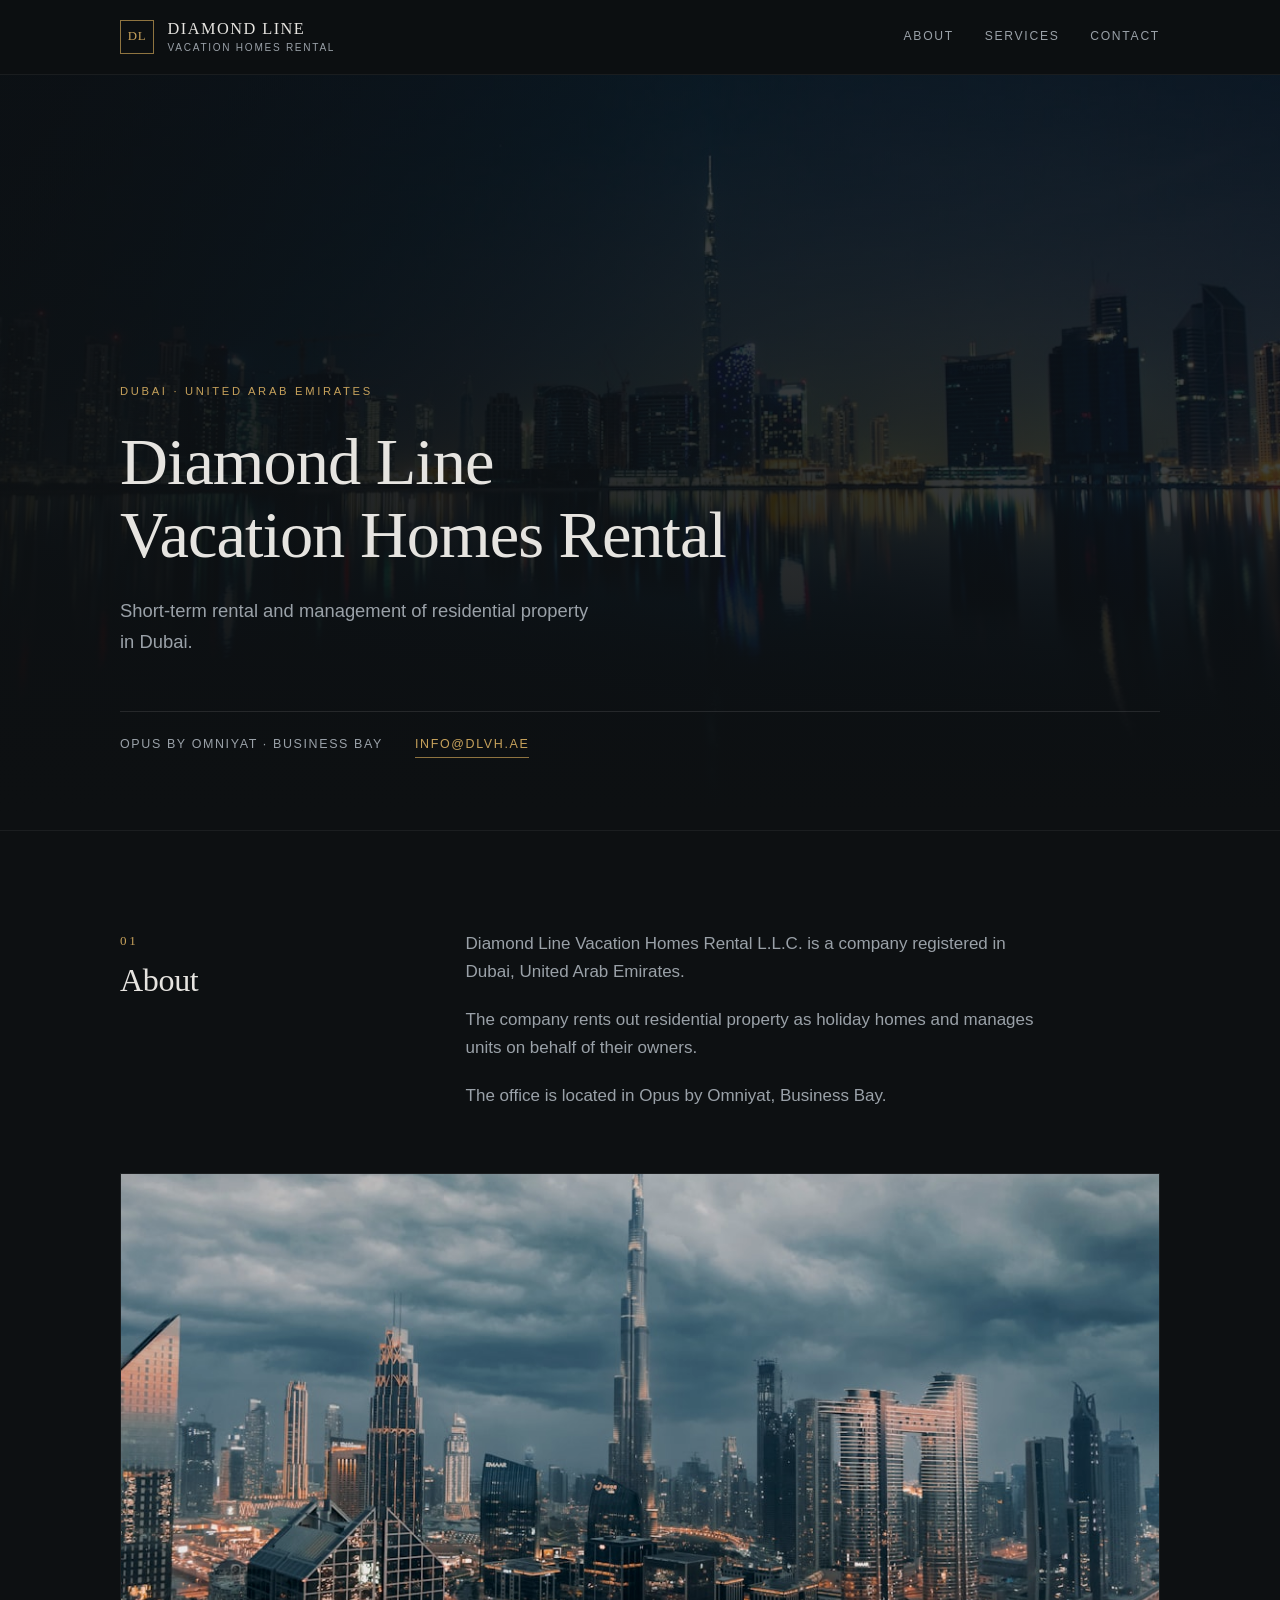
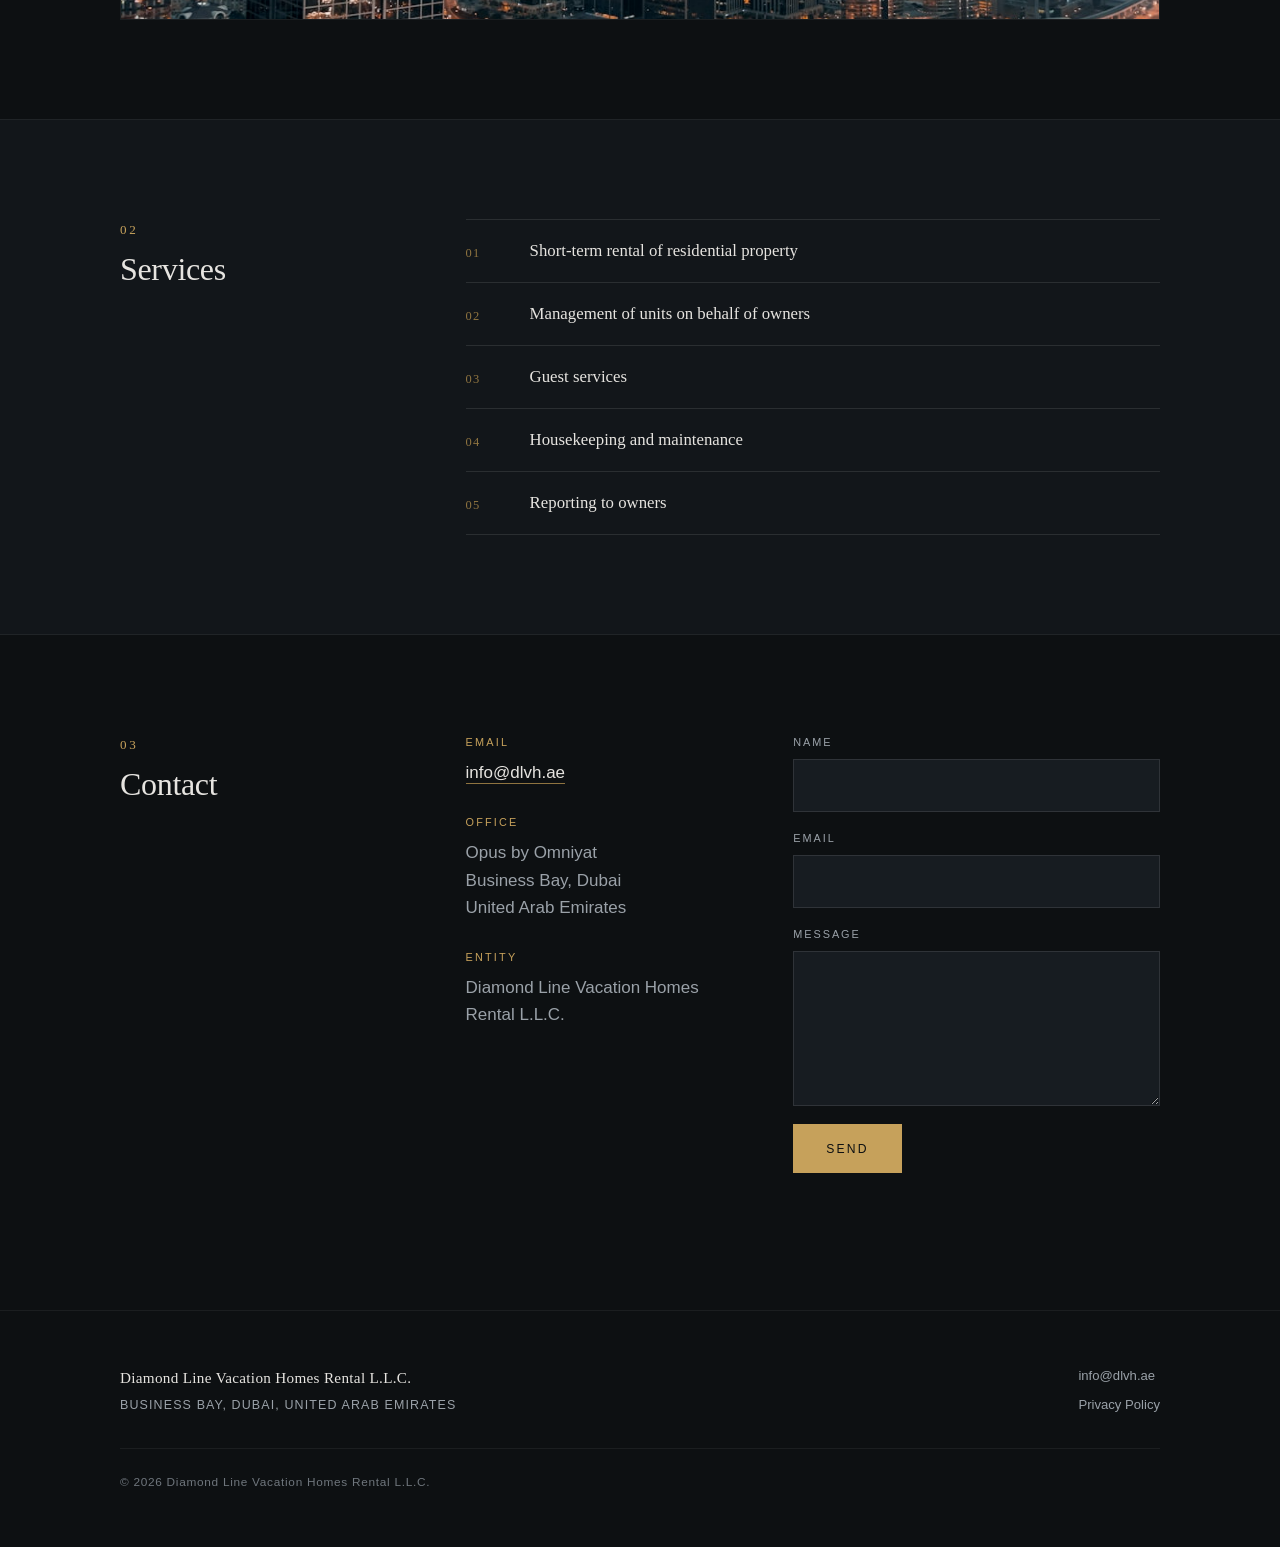
==== index.html @ 6ba8fbc9 "Diamond Line Vacation Homes Rental — corporate one-pager Co-Authored-By: Claude Opus 5 <noreply@anth" ====
<!DOCTYPE html>
<html lang="en">
<head>
<meta charset="utf-8">
<meta name="viewport" content="width=device-width, initial-scale=1">
<title>Diamond Line Vacation Homes Rental L.L.C. — Dubai</title>
<meta name="description" content="Diamond Line Vacation Homes Rental L.L.C., Dubai. Short-term rental and management of residential property. Office in Opus by Omniyat, Business Bay. info@dlvh.ae">
<link rel="canonical" href="https://dlvh.ae/">
<meta name="robots" content="index, follow">

<meta property="og:type" content="website">
<meta property="og:url" content="https://dlvh.ae/">
<meta property="og:site_name" content="Diamond Line Vacation Homes Rental L.L.C.">
<meta property="og:title" content="Diamond Line Vacation Homes Rental L.L.C. — Dubai">
<meta property="og:description" content="Short-term rental and management of residential property in Dubai.">
<meta property="og:image" content="https://dlvh.ae/assets/images/hero-business-bay.jpg">
<meta name="twitter:card" content="summary_large_image">

<link rel="icon" href="assets/favicon.svg" type="image/svg+xml">
<link rel="stylesheet" href="assets/styles.css">

<script type="application/ld+json">
{
  "@context": "https://schema.org",
  "@type": "Organization",
  "name": "Diamond Line Vacation Homes Rental L.L.C.",
  "url": "https://dlvh.ae/",
  "email": "info@dlvh.ae",
  "address": {
    "@type": "PostalAddress",
    "streetAddress": "Opus by Omniyat, Business Bay",
    "addressLocality": "Dubai",
    "addressCountry": "AE"
  }
}
</script>
</head>
<body>

<a class="skip-link" href="#main">Skip to content</a>

<header class="site-header" id="top">
  <div class="wrap header-inner">
    <a class="wordmark" href="#top" aria-label="Diamond Line Vacation Homes Rental, home">
      <span class="wordmark-mark" aria-hidden="true">DL</span>
      <span class="wordmark-text">
        <strong>Diamond&nbsp;Line</strong>
        <em>Vacation Homes Rental</em>
      </span>
    </a>
    <nav class="site-nav" aria-label="Primary">
      <a href="#about">About</a>
      <a href="#services">Services</a>
      <a href="#contact">Contact</a>
    </nav>
  </div>
</header>

<main id="main">

  <section class="hero">
    <div class="hero-media">
      <img src="assets/images/hero-business-bay.jpg"
           alt="Business Bay towers reflected in the Dubai Water Canal at night"
           width="1080" height="720" fetchpriority="high" decoding="async">
    </div>
    <div class="wrap hero-inner">
      <p class="eyebrow">Dubai · United Arab Emirates</p>
      <h1>Diamond Line<br>Vacation Homes Rental</h1>
      <p class="hero-lede">
        Short-term rental and management of residential property in Dubai.
      </p>
      <p class="hero-meta">
        <span>Opus by Omniyat · Business Bay</span>
        <a href="mailto:info@dlvh.ae">info@dlvh.ae</a>
      </p>
    </div>
  </section>

  <section class="section" id="about">
    <div class="wrap section-grid reveal">
      <div class="section-head">
        <p class="section-num">01</p>
        <h2>About</h2>
      </div>
      <div class="section-body">
        <p>
          Diamond Line Vacation Homes Rental L.L.C. is a company registered in
          Dubai, United Arab Emirates.
        </p>
        <p>
          The company rents out residential property as holiday homes and manages
          units on behalf of their owners.
        </p>
        <p>
          The office is located in Opus by Omniyat, Business Bay.
        </p>
      </div>
    </div>
    <div class="wrap">
      <figure class="figure-wide reveal">
        <img src="assets/images/dubai-skyline-dusk.jpg"
             alt="Dubai skyline at dusk"
             width="1080" height="702" loading="lazy" decoding="async">
      </figure>
    </div>
  </section>

  <section class="section section-alt" id="services">
    <div class="wrap section-grid reveal">
      <div class="section-head">
        <p class="section-num">02</p>
        <h2>Services</h2>
      </div>
      <div class="section-body">
        <ol class="services">
          <li>Short-term rental of residential property</li>
          <li>Management of units on behalf of owners</li>
          <li>Guest services</li>
          <li>Housekeeping and maintenance</li>
          <li>Reporting to owners</li>
        </ol>
      </div>
    </div>
  </section>

  <section class="section" id="contact">
    <div class="wrap section-grid reveal">
      <div class="section-head">
        <p class="section-num">03</p>
        <h2>Contact</h2>
      </div>
      <div class="section-body contact-body">

        <dl class="contact-details">
          <div>
            <dt>Email</dt>
            <dd><a href="mailto:info@dlvh.ae">info@dlvh.ae</a></dd>
          </div>
          <div>
            <dt>Office</dt>
            <dd>Opus by Omniyat<br>Business Bay, Dubai<br>United Arab Emirates</dd>
          </div>
          <div>
            <dt>Entity</dt>
            <dd>Diamond Line Vacation Homes<br>Rental L.L.C.</dd>
          </div>
        </dl>

        <form class="enquiry-form" id="enquiry-form" novalidate>

          <div class="field">
            <label for="f-name">Name</label>
            <input type="text" id="f-name" name="name" autocomplete="name" required>
          </div>

          <div class="field">
            <label for="f-email">Email</label>
            <input type="email" id="f-email" name="email" autocomplete="email" required>
          </div>

          <div class="field">
            <label for="f-message">Message</label>
            <textarea id="f-message" name="message" rows="5" required></textarea>
          </div>

          <div class="field field-hp" aria-hidden="true">
            <label for="f-company">Company</label>
            <input type="text" id="f-company" name="botcheck" tabindex="-1" autocomplete="off">
          </div>

          <button type="submit" class="btn">Send</button>
          <p class="form-status" id="form-status" role="status" aria-live="polite"></p>
        </form>

      </div>
    </div>
  </section>

</main>

<footer class="site-footer">
  <div class="wrap footer-inner">
    <p class="footer-entity">
      Diamond Line Vacation Homes Rental L.L.C.<br>
      <span>Business Bay, Dubai, United Arab Emirates</span>
    </p>
    <nav class="footer-nav" aria-label="Footer">
      <a href="mailto:info@dlvh.ae">info@dlvh.ae</a>
      <a href="privacy.html">Privacy Policy</a>
    </nav>
    <p class="footer-copy">© <span id="year">2026</span> Diamond Line Vacation Homes Rental L.L.C.</p>
  </div>
</footer>

<script src="assets/main.js" defer></script>
</body>
</html>
---- assets/styles.css ----
/* Diamond Line Vacation Homes Rental L.L.C. — dlvh.ae
   Graphite + brass. Restrained corporate one-pager. */

:root {
  --ink:        #0d1012;
  --ink-2:      #12161a;
  --surface:    #171c21;
  --line:       rgba(255, 255, 255, 0.10);
  --line-soft:  rgba(255, 255, 255, 0.06);
  --text:       #e6e4e0;
  --text-dim:   #9aa1a8;
  --brass:      #c6a15b;
  --brass-dim:  #8f7440;

  --serif: ui-serif, "Iowan Old Style", "Palatino Linotype", Palatino, Georgia, serif;
  --sans:  -apple-system, BlinkMacSystemFont, "Segoe UI", Inter, Roboto, Helvetica, Arial, sans-serif;

  --wrap: 1120px;
  --gap: clamp(1.5rem, 4vw, 3rem);
}

*, *::before, *::after { box-sizing: border-box; }

html { -webkit-text-size-adjust: 100%; scroll-behavior: smooth; }

body {
  margin: 0;
  background: var(--ink);
  color: var(--text);
  font-family: var(--sans);
  font-size: clamp(1rem, 0.97rem + 0.15vw, 1.0625rem);
  line-height: 1.65;
  -webkit-font-smoothing: antialiased;
  text-rendering: optimizeLegibility;
}

img { max-width: 100%; height: auto; display: block; }

a { color: inherit; }

.wrap {
  width: 100%;
  max-width: var(--wrap);
  margin-inline: auto;
  padding-inline: clamp(1.25rem, 5vw, 2.5rem);
}

.skip-link {
  position: absolute;
  left: -9999px;
  top: 0;
  background: var(--brass);
  color: var(--ink);
  padding: 0.75rem 1.25rem;
  z-index: 100;
}
.skip-link:focus { left: 0; }

:focus-visible {
  outline: 2px solid var(--brass);
  outline-offset: 3px;
}

/* ---------- Header ---------- */

.site-header {
  position: sticky;
  top: 0;
  z-index: 50;
  background: rgba(13, 16, 18, 0.86);
  backdrop-filter: saturate(140%) blur(10px);
  border-bottom: 1px solid var(--line-soft);
}

.header-inner {
  display: flex;
  align-items: center;
  justify-content: space-between;
  gap: 1.5rem;
  min-height: 74px;
}

.wordmark {
  display: inline-flex;
  align-items: center;
  gap: 0.85rem;
  text-decoration: none;
}

.wordmark-mark {
  display: grid;
  place-items: center;
  width: 34px;
  height: 34px;
  border: 1px solid var(--brass-dim);
  color: var(--brass);
  font-family: var(--serif);
  font-size: 0.8rem;
  letter-spacing: 0.06em;
  flex: 0 0 auto;
}

.wordmark-text { display: flex; flex-direction: column; line-height: 1.15; }

.wordmark-text strong {
  font-family: var(--serif);
  font-weight: 500;
  font-size: 1.02rem;
  letter-spacing: 0.09em;
  text-transform: uppercase;
}

.wordmark-text em {
  font-style: normal;
  font-size: 0.63rem;
  letter-spacing: 0.17em;
  text-transform: uppercase;
  color: var(--text-dim);
  margin-top: 0.18rem;
}

.site-nav { display: flex; gap: clamp(1rem, 2.4vw, 2rem); }

.site-nav a {
  font-size: 0.76rem;
  letter-spacing: 0.14em;
  text-transform: uppercase;
  color: var(--text-dim);
  text-decoration: none;
  padding-block: 0.35rem;
  border-bottom: 1px solid transparent;
  transition: color 0.2s ease, border-color 0.2s ease;
}
.site-nav a:hover { color: var(--text); border-bottom-color: var(--brass); }

@media (max-width: 720px) {
  .site-nav { display: none; }
}

/* ---------- Hero ---------- */

.hero {
  position: relative;
  isolation: isolate;
  display: flex;
  align-items: flex-end;
  min-height: min(84vh, 760px);
  padding-block: clamp(5rem, 14vh, 9rem) clamp(3rem, 8vh, 5rem);
  border-bottom: 1px solid var(--line-soft);
  overflow: hidden;
}

.hero-media { position: absolute; inset: 0; z-index: -2; }

.hero-media img {
  width: 100%;
  height: 100%;
  object-fit: cover;
  object-position: center 62%;
}

.hero::after {
  content: "";
  position: absolute;
  inset: 0;
  z-index: -1;
  background:
    linear-gradient(to top, var(--ink) 2%, rgba(13, 16, 18, 0.78) 42%, rgba(13, 16, 18, 0.55) 100%),
    linear-gradient(to right, rgba(13, 16, 18, 0.8), rgba(13, 16, 18, 0.15));
}

.eyebrow {
  margin: 0 0 1.5rem;
  font-size: 0.7rem;
  letter-spacing: 0.24em;
  text-transform: uppercase;
  color: var(--brass);
}

.hero h1 {
  margin: 0;
  font-family: var(--serif);
  font-weight: 400;
  font-size: clamp(2.15rem, 1.3rem + 3.9vw, 4.15rem);
  line-height: 1.1;
  letter-spacing: -0.015em;
}

.hero-lede {
  max-width: 46ch;
  margin: 1.6rem 0 0;
  color: var(--text-dim);
  font-size: clamp(1rem, 0.95rem + 0.3vw, 1.15rem);
}

.hero-meta {
  display: flex;
  flex-wrap: wrap;
  gap: 0.6rem 2rem;
  margin: clamp(2.5rem, 6vh, 4rem) 0 0;
  padding-top: 1.4rem;
  border-top: 1px solid var(--line);
  font-size: 0.78rem;
  letter-spacing: 0.13em;
  text-transform: uppercase;
  color: var(--text-dim);
}

.hero-meta a {
  color: var(--brass);
  text-decoration: none;
  border-bottom: 1px solid var(--brass-dim);
  padding-bottom: 2px;
  transition: color 0.2s ease, border-color 0.2s ease;
}
.hero-meta a:hover { color: #dcbc7c; border-bottom-color: var(--brass); }

/* ---------- Sections ---------- */

.section { padding-block: clamp(4rem, 11vh, 7.5rem); }

.section-alt {
  background: var(--ink-2);
  border-block: 1px solid var(--line-soft);
}

.section-grid {
  display: grid;
  grid-template-columns: minmax(0, 3fr) minmax(0, 7fr);
  gap: var(--gap);
  align-items: start;
}

@media (max-width: 820px) {
  .section-grid { grid-template-columns: 1fr; gap: 2rem; }
}

.section-head { position: sticky; top: 110px; }

@media (max-width: 820px) {
  .section-head { position: static; }
}

.section-num {
  margin: 0 0 0.6rem;
  font-family: var(--serif);
  font-size: 0.82rem;
  letter-spacing: 0.2em;
  color: var(--brass);
}

.section-head h2 {
  margin: 0;
  font-family: var(--serif);
  font-weight: 400;
  font-size: clamp(1.5rem, 1.2rem + 1.1vw, 2rem);
  line-height: 1.2;
  letter-spacing: -0.01em;
}

.section-body > p { margin: 0 0 1.25rem; max-width: 62ch; color: var(--text-dim); }
.section-body > p:last-child { margin-bottom: 0; }

/* ---------- Services ---------- */

.services {
  list-style: none;
  counter-reset: svc;
  margin: 0;
  padding: 0;
  border-top: 1px solid var(--line);
}

.services li {
  counter-increment: svc;
  display: grid;
  grid-template-columns: 3rem minmax(0, 1fr);
  gap: 0 1rem;
  padding-block: 1.15rem;
  border-bottom: 1px solid var(--line);
  font-family: var(--serif);
  font-size: 1.05rem;
  line-height: 1.5;
}

.services li::before {
  content: counter(svc, decimal-leading-zero);
  font-family: var(--serif);
  font-size: 0.78rem;
  letter-spacing: 0.1em;
  color: var(--brass-dim);
  padding-top: 0.35rem;
}

@media (max-width: 520px) {
  .services li { grid-template-columns: 2.2rem minmax(0, 1fr); }
}

/* ---------- Figures ---------- */

.figure-wide {
  margin: clamp(3rem, 7vh, 4.5rem) 0 0;
  border: 1px solid var(--line-soft);
}

.figure-wide img {
  width: 100%;
  aspect-ratio: 21 / 9;
  object-fit: cover;
  filter: saturate(0.88) contrast(1.02);
}

/* ---------- Contact ---------- */

.contact-body {
  display: grid;
  grid-template-columns: minmax(0, 1fr) minmax(0, 1.35fr);
  gap: clamp(2rem, 5vw, 3.5rem);
  align-items: start;
}

@media (max-width: 780px) {
  .contact-body { grid-template-columns: 1fr; }
}

.contact-details { margin: 0; display: grid; gap: 1.75rem; }

.contact-details dt {
  font-size: 0.68rem;
  letter-spacing: 0.2em;
  text-transform: uppercase;
  color: var(--brass);
  margin-bottom: 0.45rem;
}

.contact-details dd { margin: 0; color: var(--text-dim); line-height: 1.6; }

.contact-details a {
  color: var(--text);
  text-decoration: none;
  border-bottom: 1px solid var(--brass-dim);
  padding-bottom: 1px;
  transition: color 0.2s ease, border-color 0.2s ease;
}
.contact-details a:hover { color: var(--brass); border-bottom-color: var(--brass); }

/* ---------- Form ---------- */

.enquiry-form { display: grid; gap: 1.1rem; }

.field { display: grid; gap: 0.45rem; }

.field label {
  font-size: 0.68rem;
  letter-spacing: 0.18em;
  text-transform: uppercase;
  color: var(--text-dim);
}

.field input,
.field textarea {
  width: 100%;
  font: inherit;
  font-size: 0.97rem;
  color: var(--text);
  background: var(--surface);
  border: 1px solid var(--line);
  border-radius: 0;
  padding: 0.8rem 0.9rem;
  transition: border-color 0.2s ease, background 0.2s ease;
}

.field textarea { resize: vertical; min-height: 7rem; }

.field input:hover,
.field textarea:hover { border-color: rgba(255, 255, 255, 0.2); }

.field input:focus,
.field textarea:focus {
  outline: none;
  border-color: var(--brass);
  background: #1b2127;
}

.field input[aria-invalid="true"],
.field textarea[aria-invalid="true"] { border-color: #b4544a; }

/* honeypot */
.field-hp {
  position: absolute;
  left: -9999px;
  width: 1px;
  height: 1px;
  overflow: hidden;
}

.btn {
  justify-self: start;
  font: inherit;
  font-size: 0.76rem;
  letter-spacing: 0.18em;
  text-transform: uppercase;
  color: var(--ink);
  background: var(--brass);
  border: 1px solid var(--brass);
  padding: 0.85rem 2rem;
  cursor: pointer;
  transition: background 0.2s ease, color 0.2s ease;
}

.btn:hover { background: transparent; color: var(--brass); }
.btn[disabled] { opacity: 0.55; cursor: default; }
.btn[disabled]:hover { background: var(--brass); color: var(--ink); }

.form-status {
  margin: 0;
  min-height: 1.4em;
  font-size: 0.88rem;
  color: var(--text-dim);
}
.form-status[data-state="ok"] { color: var(--brass); }
.form-status[data-state="error"] { color: #d98079; }

/* ---------- Footer ---------- */

.site-footer {
  border-top: 1px solid var(--line-soft);
  padding-block: clamp(2.5rem, 6vh, 3.5rem);
  background: var(--ink);
}

.footer-inner {
  display: flex;
  flex-wrap: wrap;
  gap: 1.5rem 3rem;
  align-items: flex-start;
  justify-content: space-between;
}

.footer-entity {
  margin: 0;
  font-family: var(--serif);
  font-size: 0.95rem;
  letter-spacing: 0.02em;
}

.footer-entity span {
  display: inline-block;
  margin-top: 0.35rem;
  font-family: var(--sans);
  font-size: 0.78rem;
  letter-spacing: 0.09em;
  text-transform: uppercase;
  color: var(--text-dim);
}

.footer-nav { display: flex; flex-direction: column; gap: 0.5rem; }

.footer-nav a {
  font-size: 0.82rem;
  color: var(--text-dim);
  text-decoration: none;
  transition: color 0.2s ease;
}
.footer-nav a:hover { color: var(--brass); }

.footer-copy {
  width: 100%;
  margin: 0.5rem 0 0;
  padding-top: 1.5rem;
  border-top: 1px solid var(--line-soft);
  font-size: 0.74rem;
  letter-spacing: 0.06em;
  color: #6f767d;
}

/* ---------- Legal pages ---------- */

.legal { padding-block: clamp(3.5rem, 9vh, 6rem); max-width: 74ch; }
.legal h1 {
  font-family: var(--serif);
  font-weight: 400;
  font-size: clamp(1.8rem, 1.4rem + 1.6vw, 2.5rem);
  margin: 0 0 0.6rem;
}
.legal .updated {
  margin: 0 0 2.5rem;
  font-size: 0.74rem;
  letter-spacing: 0.16em;
  text-transform: uppercase;
  color: var(--brass);
}
.legal h2 {
  font-family: var(--serif);
  font-weight: 500;
  font-size: 1.15rem;
  margin: 2.5rem 0 0.75rem;
}
.legal p, .legal li { color: var(--text-dim); }
.legal p { margin: 0 0 1rem; }
.legal ul { margin: 0 0 1rem; padding-left: 1.2rem; }
.legal li { margin-bottom: 0.4rem; }
.legal a { color: var(--brass); }
.back-link {
  display: inline-block;
  margin-top: 3rem;
  font-size: 0.76rem;
  letter-spacing: 0.16em;
  text-transform: uppercase;
  color: var(--text-dim);
  text-decoration: none;
  border-bottom: 1px solid var(--line);
  padding-bottom: 3px;
}
.back-link:hover { color: var(--brass); border-bottom-color: var(--brass); }

/* ---------- Reveal ---------- */

.reveal {
  opacity: 0;
  transform: translateY(14px);
  transition: opacity 0.7s ease, transform 0.7s ease;
}
.reveal.is-visible { opacity: 1; transform: none; }

@media (prefers-reduced-motion: reduce) {
  html { scroll-behavior: auto; }
  .reveal { opacity: 1; transform: none; transition: none; }
  *, *::before, *::after {
    animation-duration: 0.01ms !important;
    transition-duration: 0.01ms !important;
  }
}
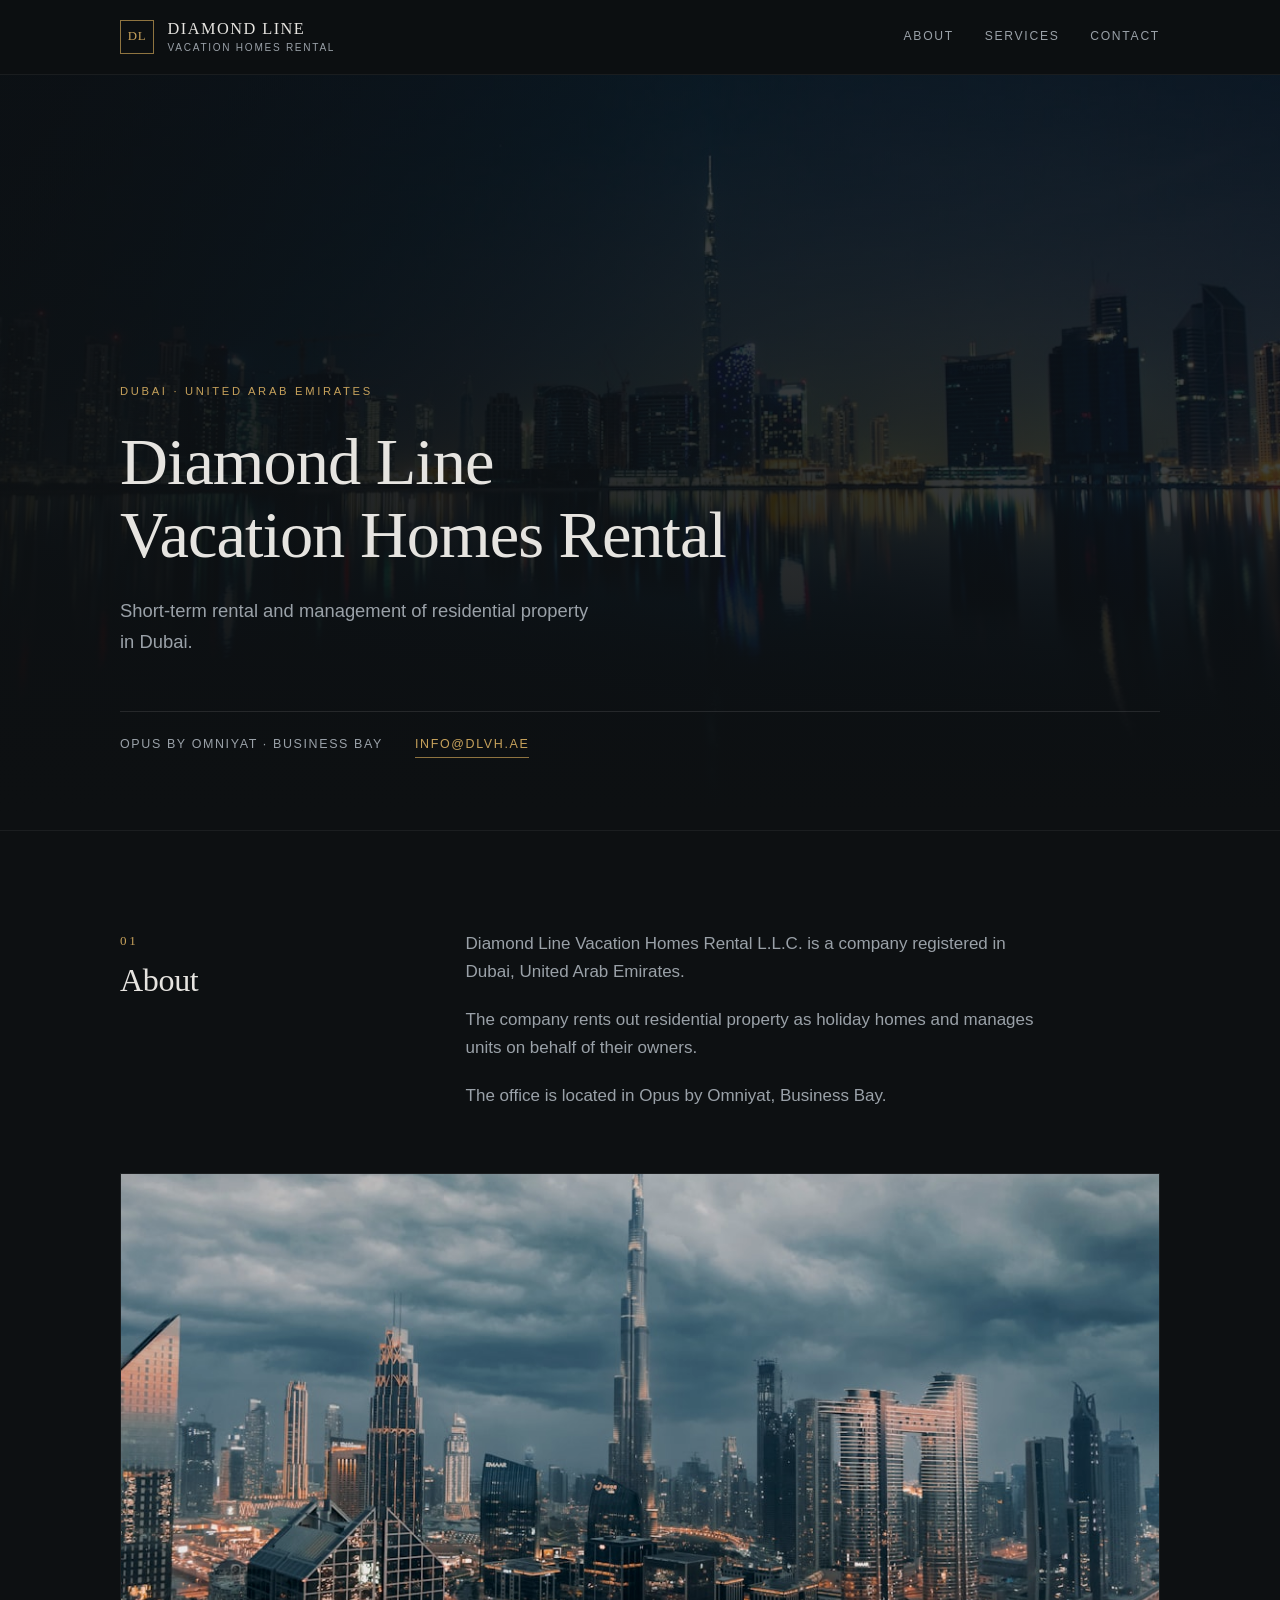
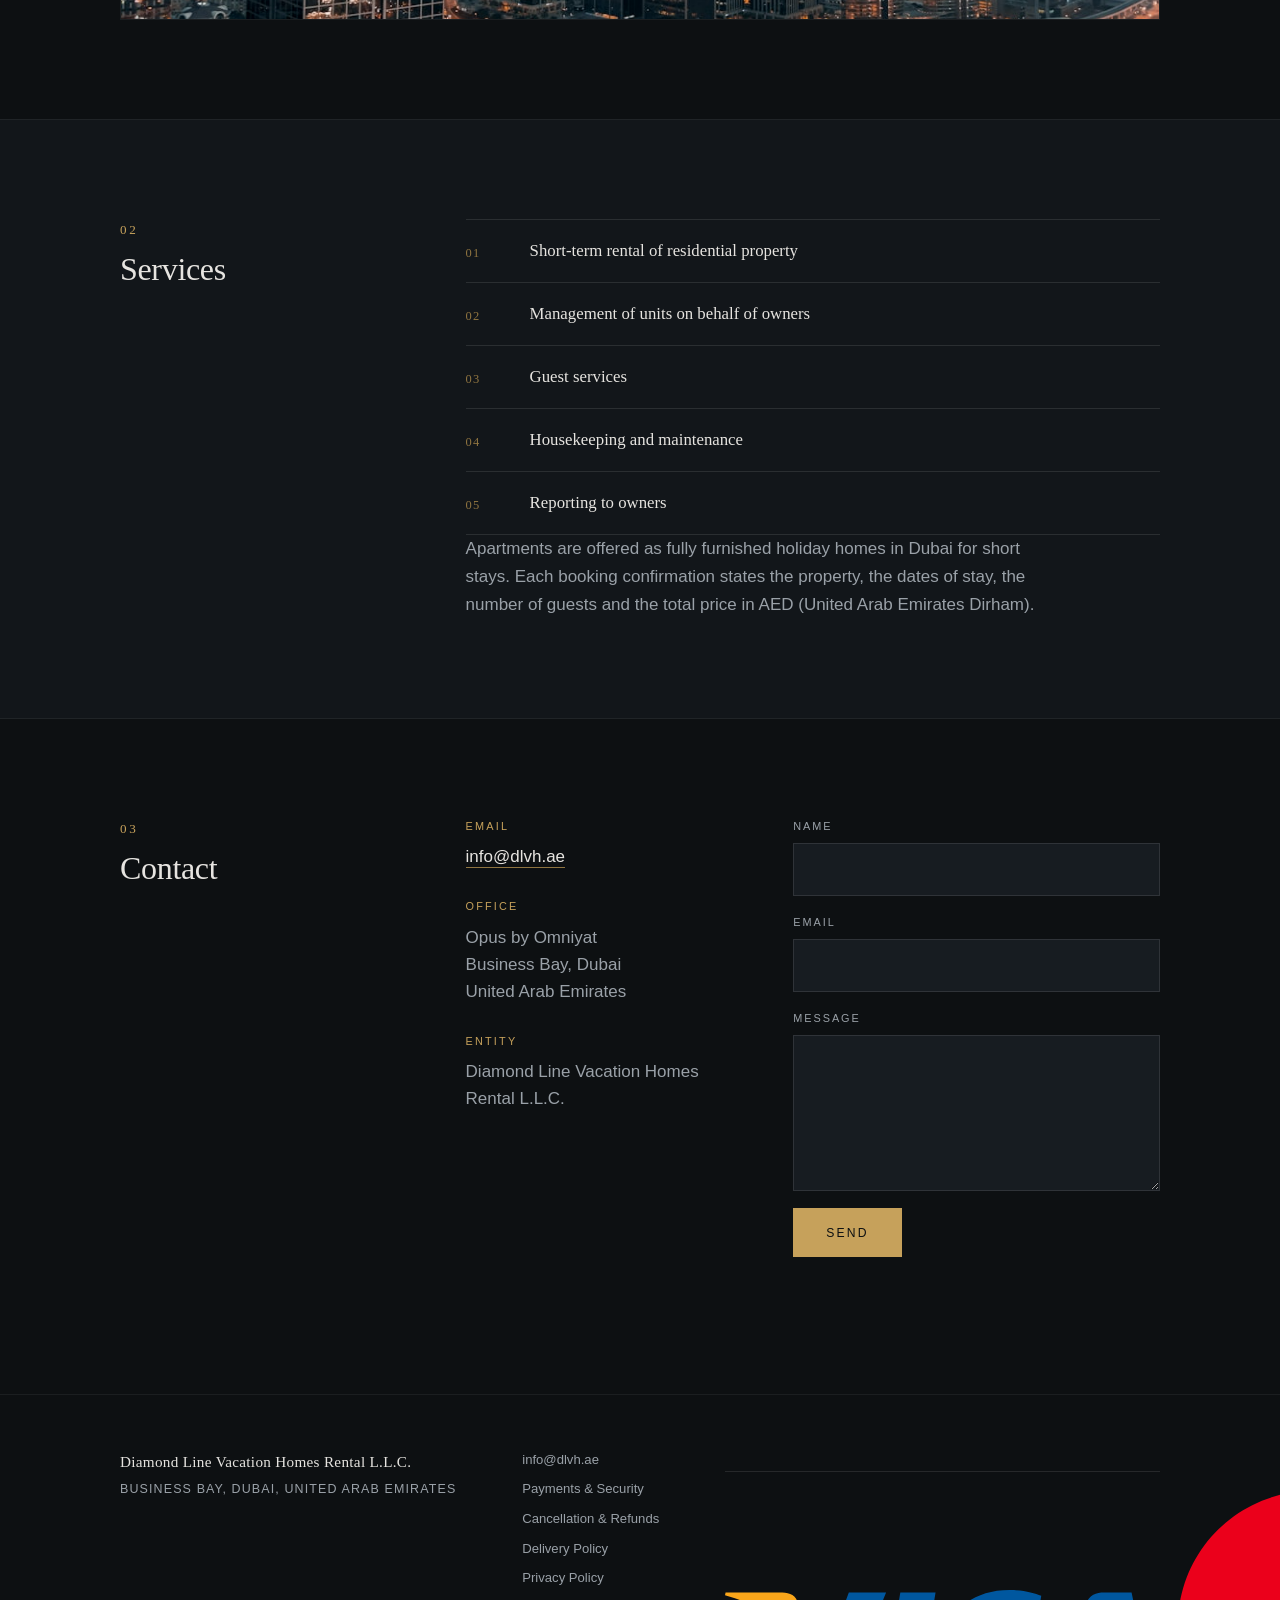
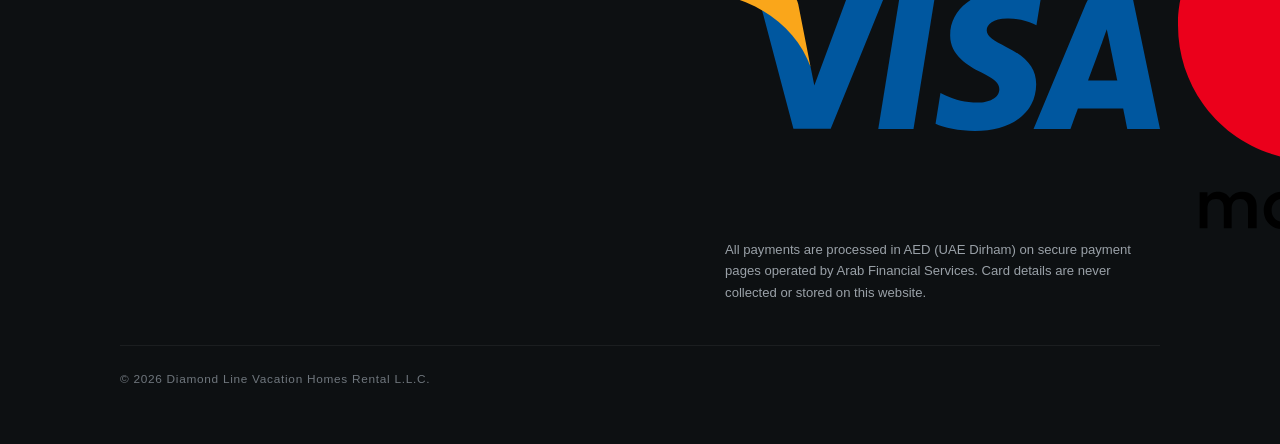
==== commit af75ee69: "AFS/Visa website disclosures: card marks, AED currency, refund/delivery/payments policies, neutral p" ====
--- a/index.html
+++ b/index.html
@@ -120,6 +120,12 @@
           <li>Housekeeping and maintenance</li>
           <li>Reporting to owners</li>
         </ol>
+        <p>
+          Apartments are offered as fully furnished holiday homes in Dubai for
+          short stays. Each booking confirmation states the property, the
+          dates of stay, the number of guests and the total price in AED
+          (United Arab Emirates Dirham).
+        </p>
       </div>
     </div>
   </section>
@@ -187,8 +193,20 @@
     </p>
     <nav class="footer-nav" aria-label="Footer">
       <a href="mailto:info@dlvh.ae">info@dlvh.ae</a>
+      <a href="payments.html">Payments &amp; Security</a>
+      <a href="refund-policy.html">Cancellation &amp; Refunds</a>
+      <a href="delivery-policy.html">Delivery Policy</a>
       <a href="privacy.html">Privacy Policy</a>
     </nav>
+    <div class="footer-payments">
+      <p class="card-marks">
+        <img src="assets/images/visa.svg" alt="Visa" height="20" loading="lazy">
+        <img src="assets/images/mastercard.svg" alt="Mastercard" height="32" loading="lazy">
+      </p>
+      <p>All payments are processed in AED (UAE Dirham) on secure payment pages
+         operated by Arab Financial Services. Card details are never collected
+         or stored on this website.</p>
+    </div>
     <p class="footer-copy">© <span id="year">2026</span> Diamond Line Vacation Homes Rental L.L.C.</p>
   </div>
 </footer>
--- a/assets/styles.css
+++ b/assets/styles.css
@@ -531,3 +531,25 @@
     transition-duration: 0.01ms !important;
   }
 }
+
+/* ---------- Payments ---------- */
+
+.card-marks {
+  display: flex;
+  align-items: center;
+  gap: 1.1rem;
+  margin: 0 0 1rem;
+}
+.card-marks img { display: block; width: auto; }
+.footer-payments {
+  margin-top: 1.4rem;
+  padding-top: 1.2rem;
+  border-top: 1px solid var(--line);
+  max-width: 46ch;
+}
+.footer-payments p {
+  margin: 0 0 0.6rem;
+  font-size: 0.82rem;
+  color: var(--text-dim);
+}
+.footer-payments .card-marks { margin-bottom: 0.6rem; }
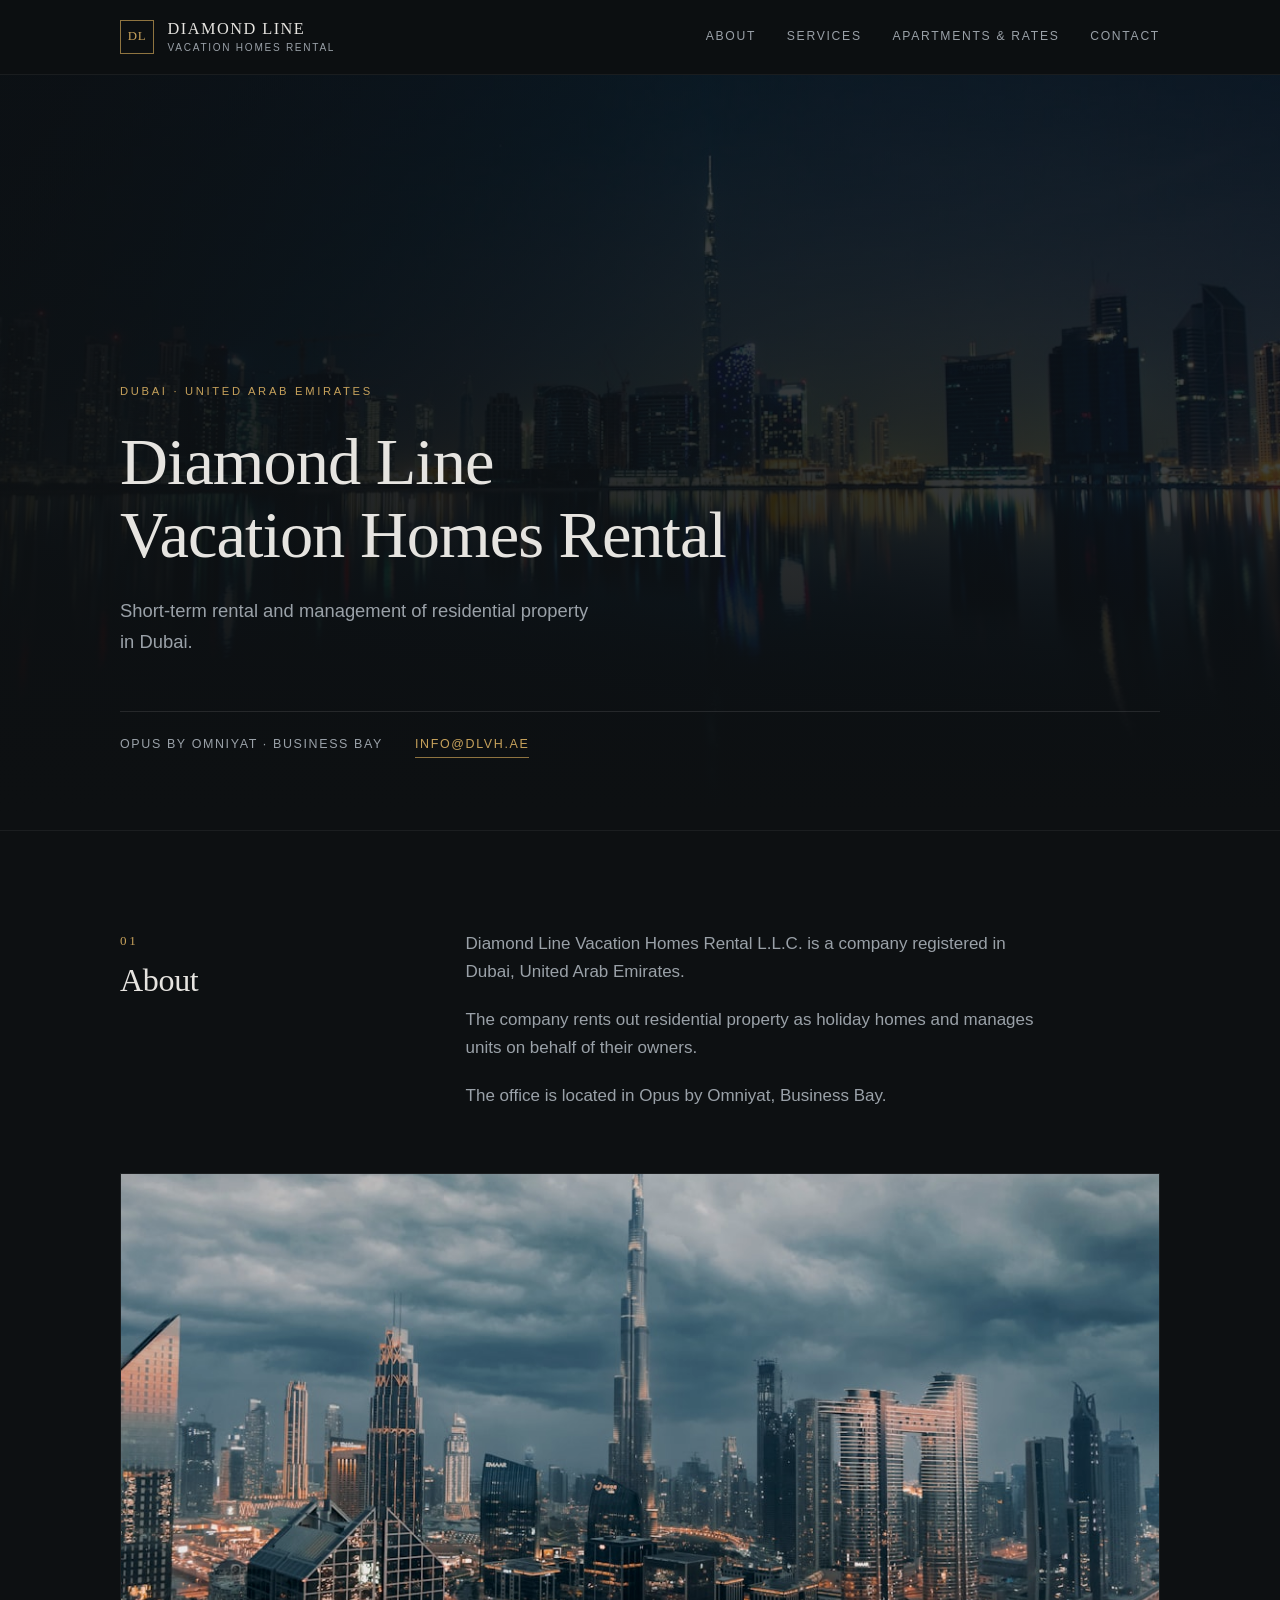
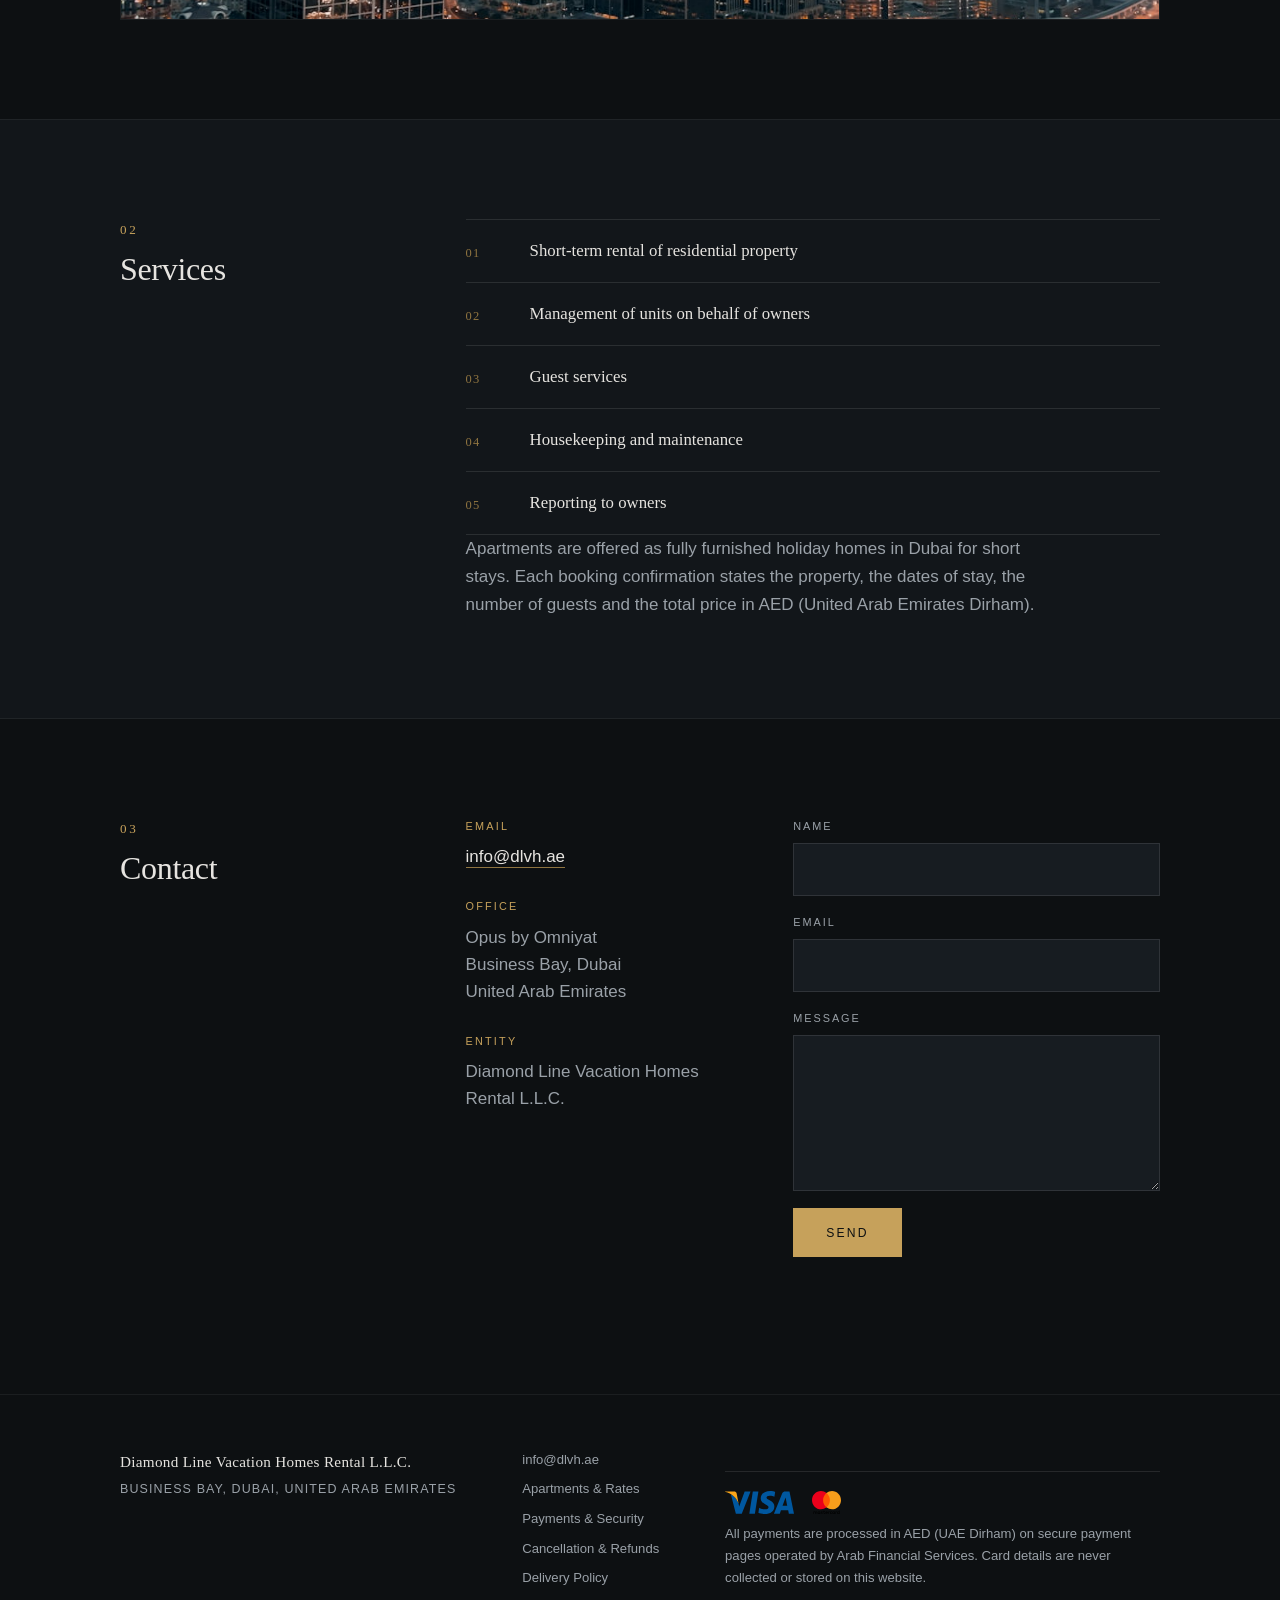
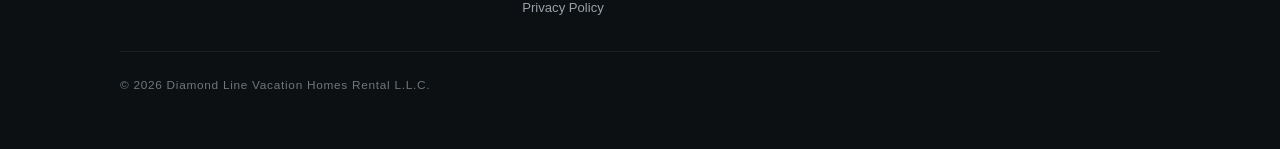
==== commit 322485a8: "Rates page: apartments and nightly prices (AFS merchant review) Co-Authored-By: Claude Fable 5 <nore" ====
--- a/index.html
+++ b/index.html
@@ -51,6 +51,7 @@
     <nav class="site-nav" aria-label="Primary">
       <a href="#about">About</a>
       <a href="#services">Services</a>
+      <a href="rates.html">Apartments &amp; Rates</a>
       <a href="#contact">Contact</a>
     </nav>
   </div>
@@ -193,6 +194,7 @@
     </p>
     <nav class="footer-nav" aria-label="Footer">
       <a href="mailto:info@dlvh.ae">info@dlvh.ae</a>
+      <a href="rates.html">Apartments &amp; Rates</a>
       <a href="payments.html">Payments &amp; Security</a>
       <a href="refund-policy.html">Cancellation &amp; Refunds</a>
       <a href="delivery-policy.html">Delivery Policy</a>
--- a/assets/styles.css
+++ b/assets/styles.css
@@ -540,7 +540,8 @@
   gap: 1.1rem;
   margin: 0 0 1rem;
 }
-.card-marks img { display: block; width: auto; }
+.card-marks img { display: block; height: 2.2rem; width: auto; }
+.footer-payments .card-marks img { height: 1.4rem; }
 .footer-payments {
   margin-top: 1.4rem;
   padding-top: 1.2rem;
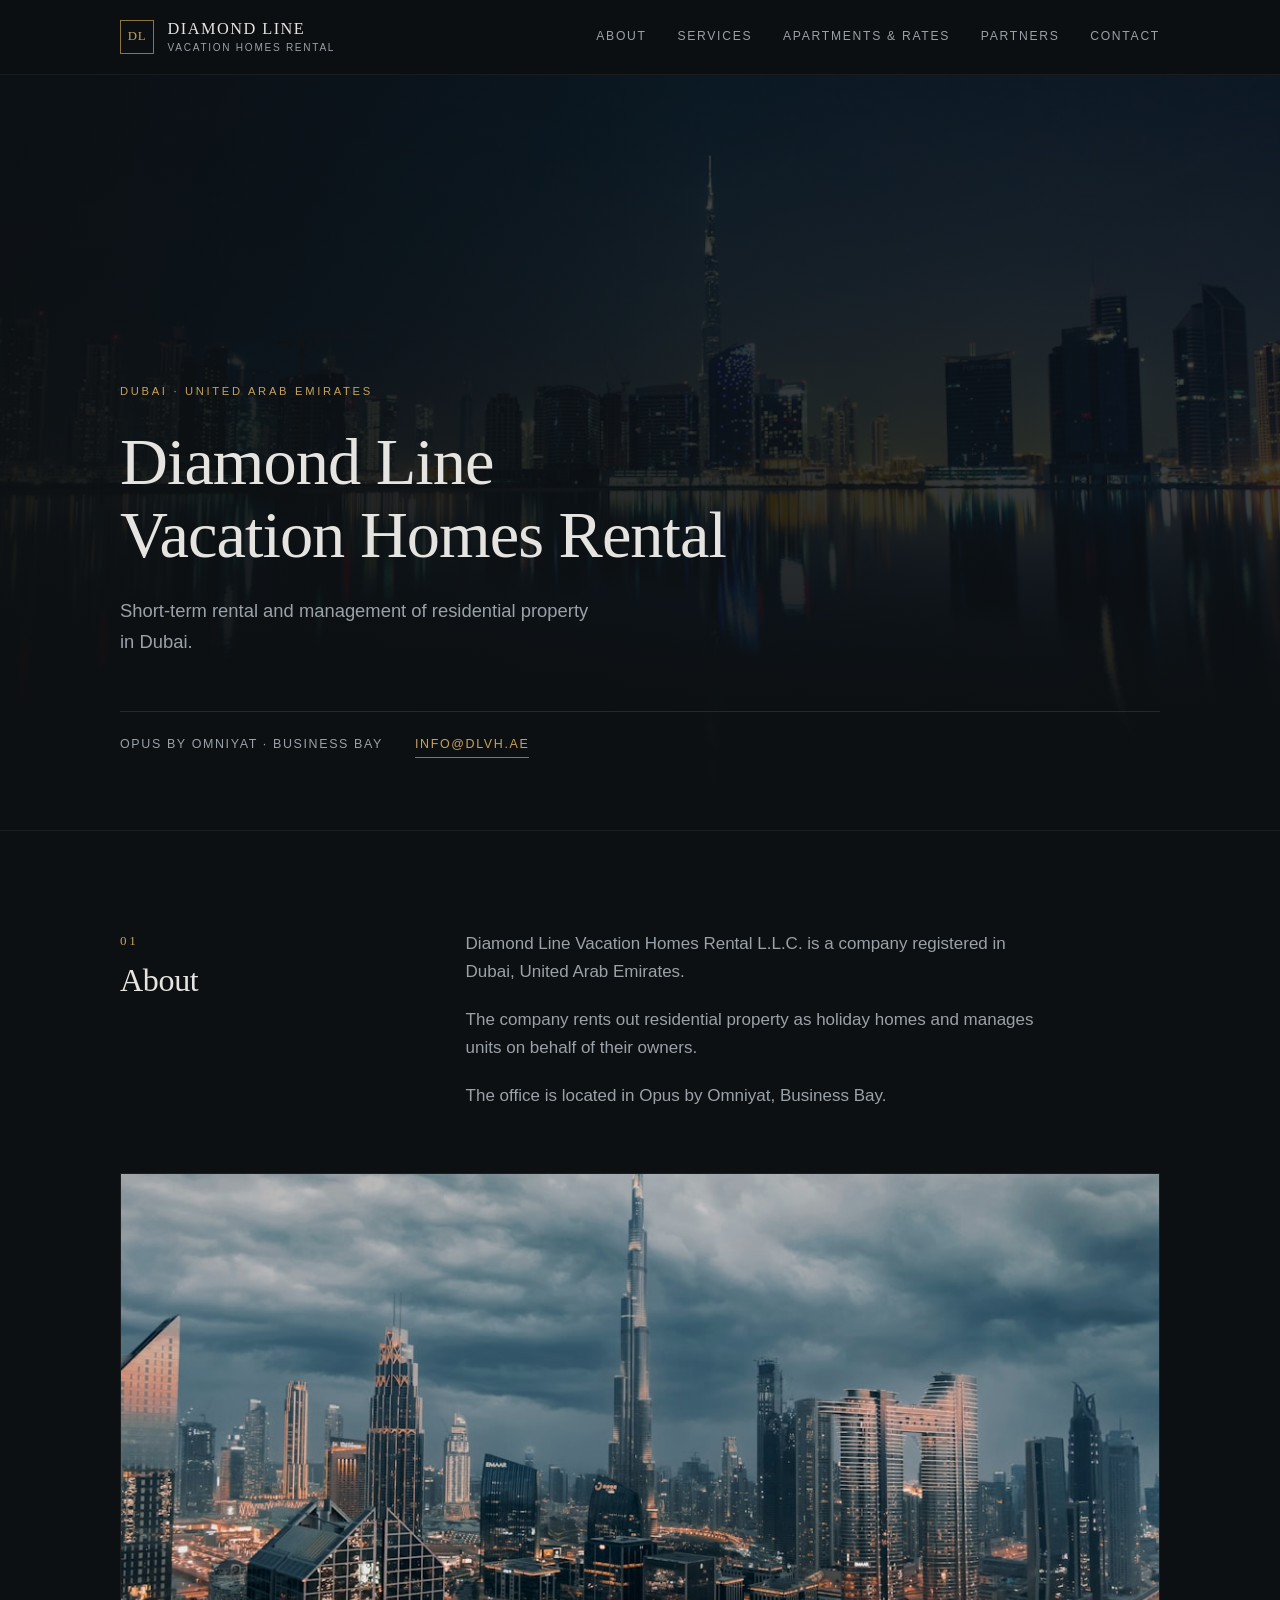
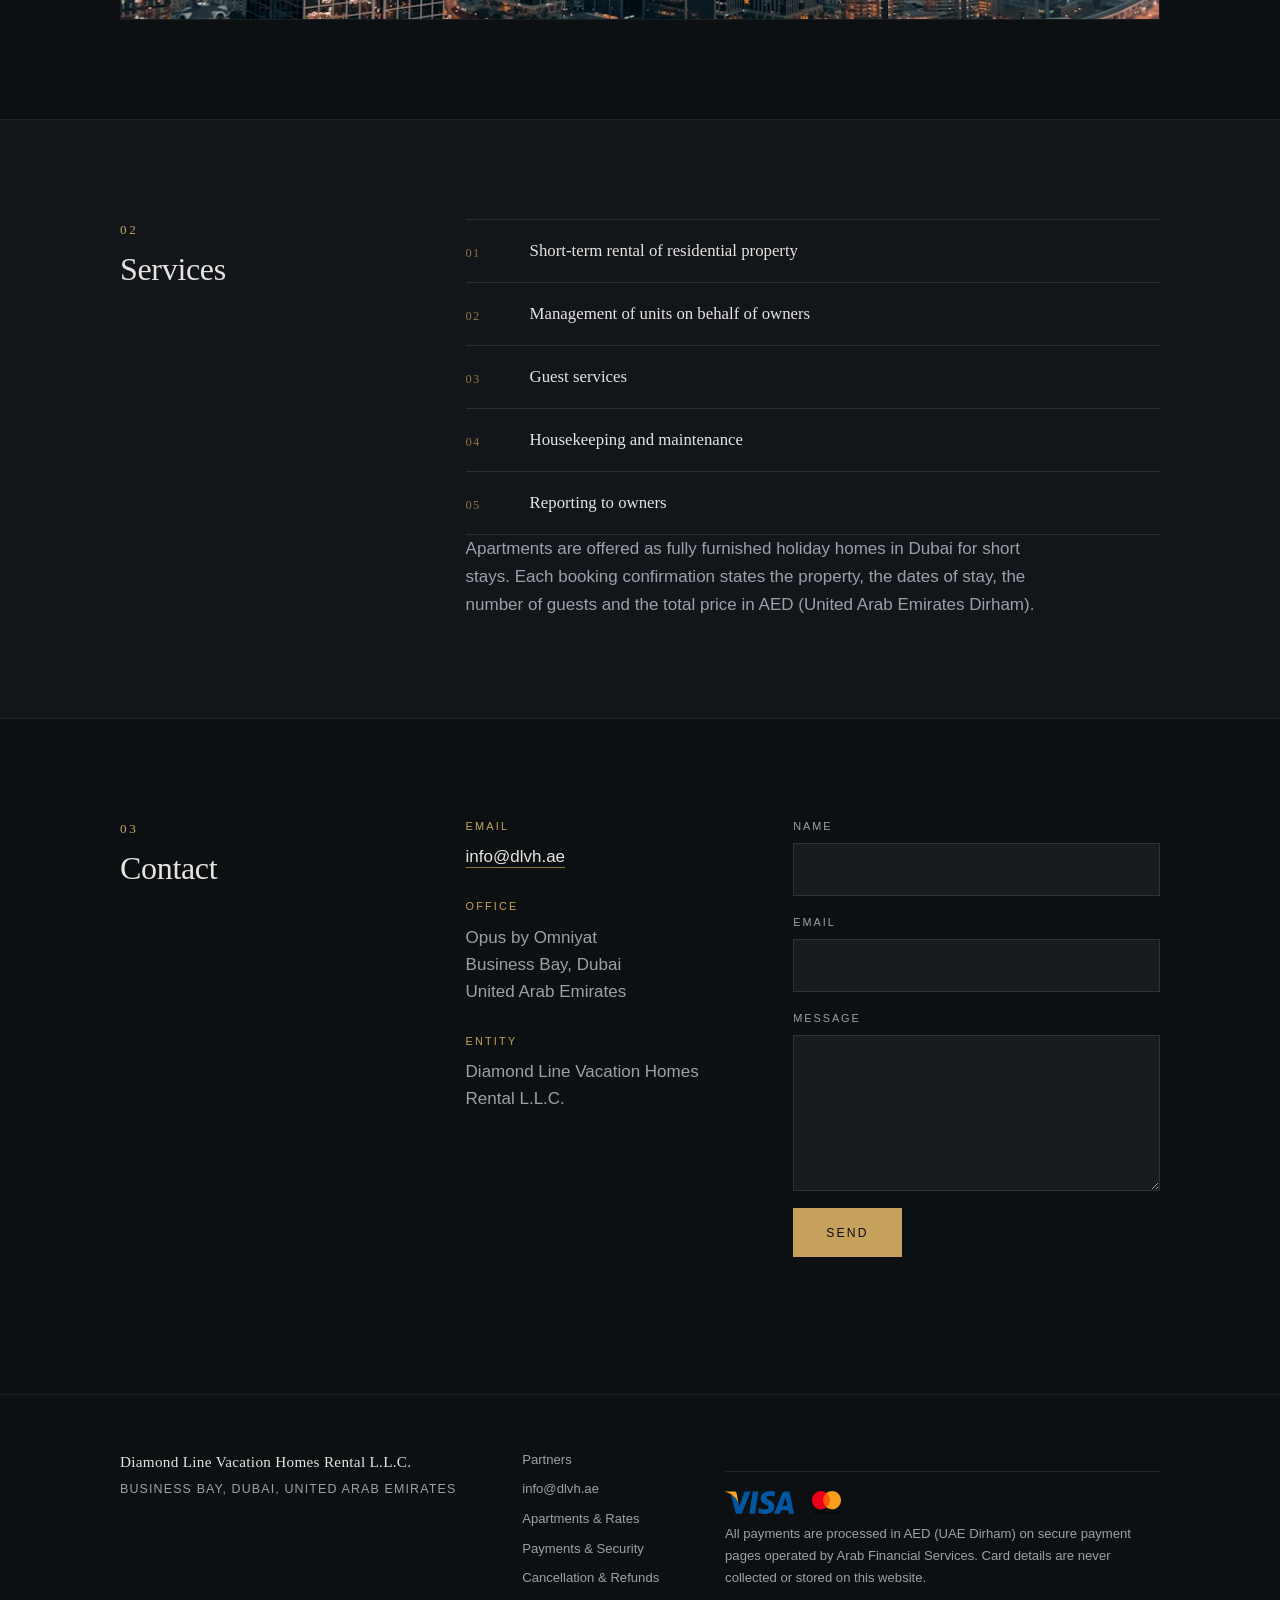
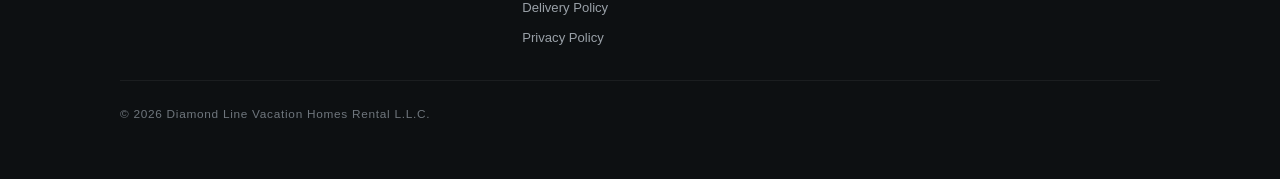
==== commit c68f2b13: "Партнёрский B2B-раздел: /partners (EN) и /partners/ru Новое направление — сорсинг размещения в Дубае" ====
--- a/index.html
+++ b/index.html
@@ -52,6 +52,7 @@
       <a href="#about">About</a>
       <a href="#services">Services</a>
       <a href="rates.html">Apartments &amp; Rates</a>
+      <a href="partners/" class="nav-b2b">Partners</a>
       <a href="#contact">Contact</a>
     </nav>
   </div>
@@ -193,6 +194,7 @@
       <span>Business Bay, Dubai, United Arab Emirates</span>
     </p>
     <nav class="footer-nav" aria-label="Footer">
+      <a href="partners/">Partners</a>
       <a href="mailto:info@dlvh.ae">info@dlvh.ae</a>
       <a href="rates.html">Apartments &amp; Rates</a>
       <a href="payments.html">Payments &amp; Security</a>
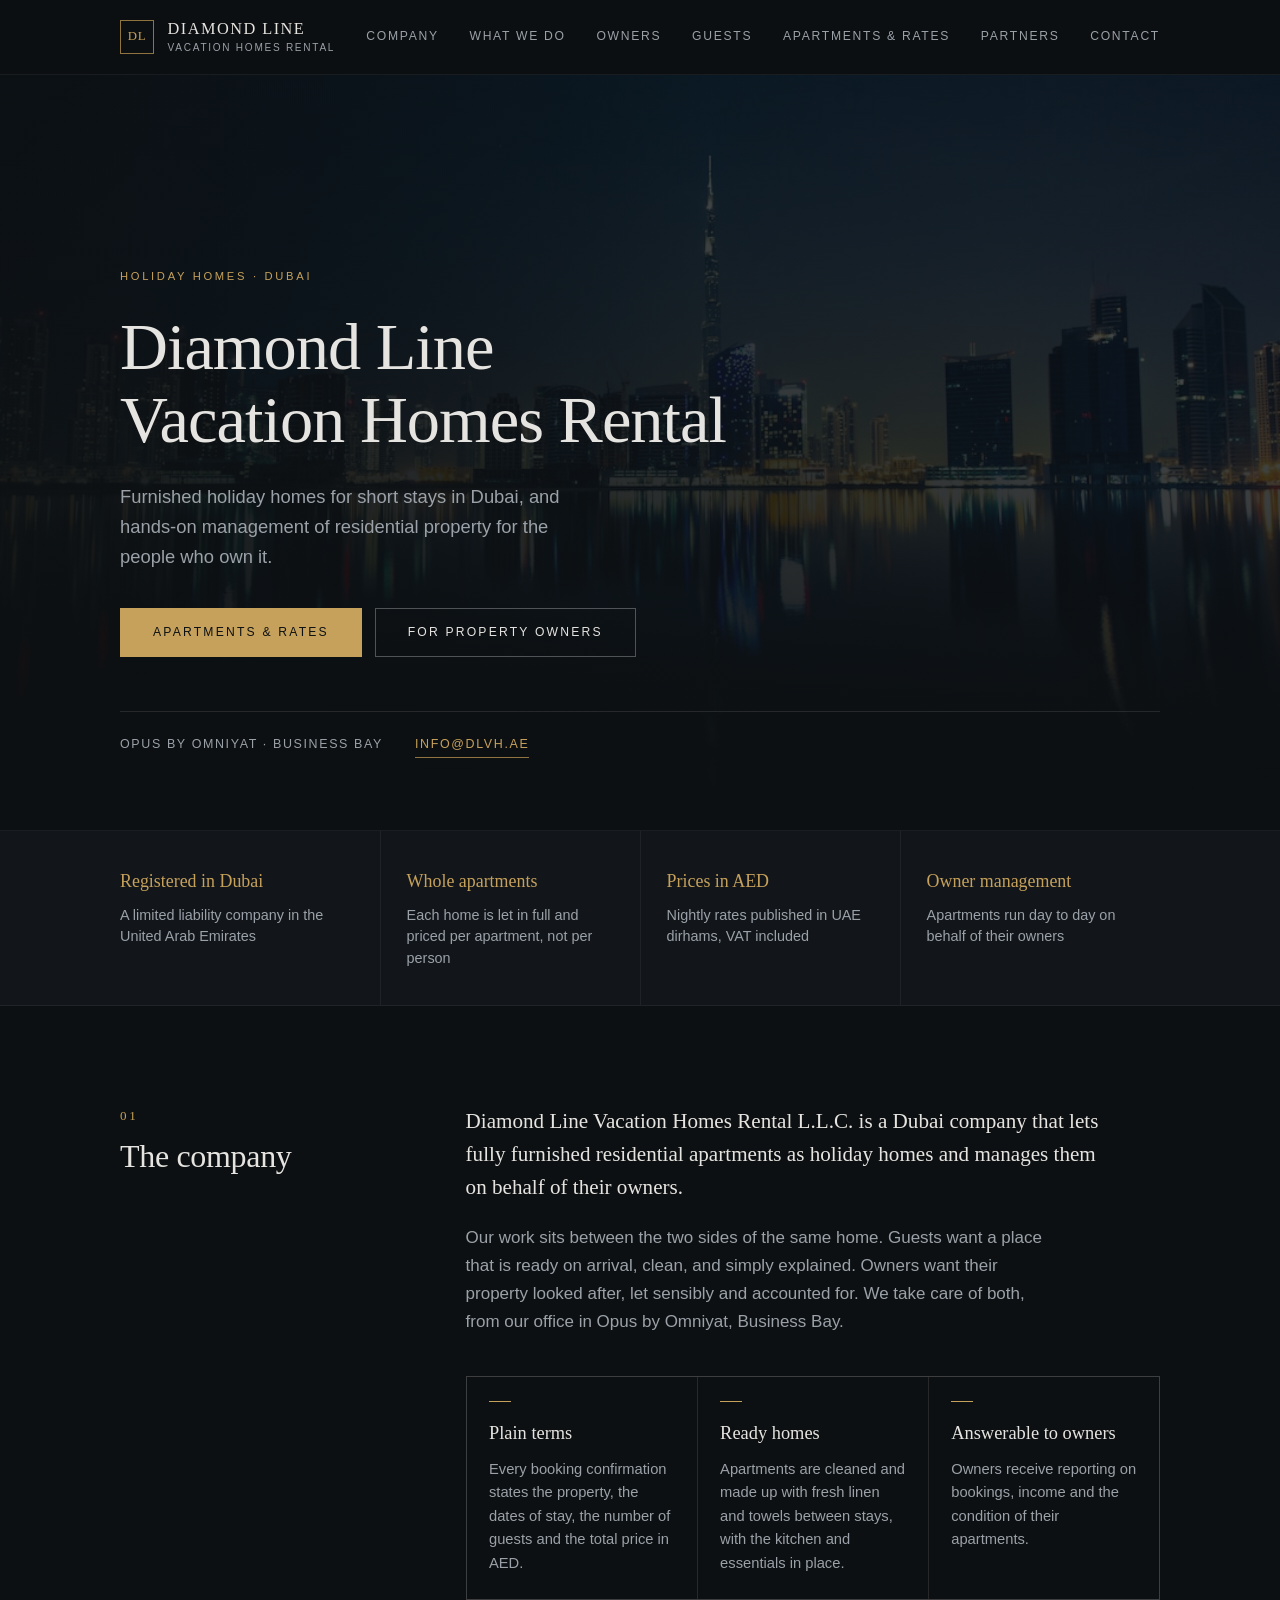
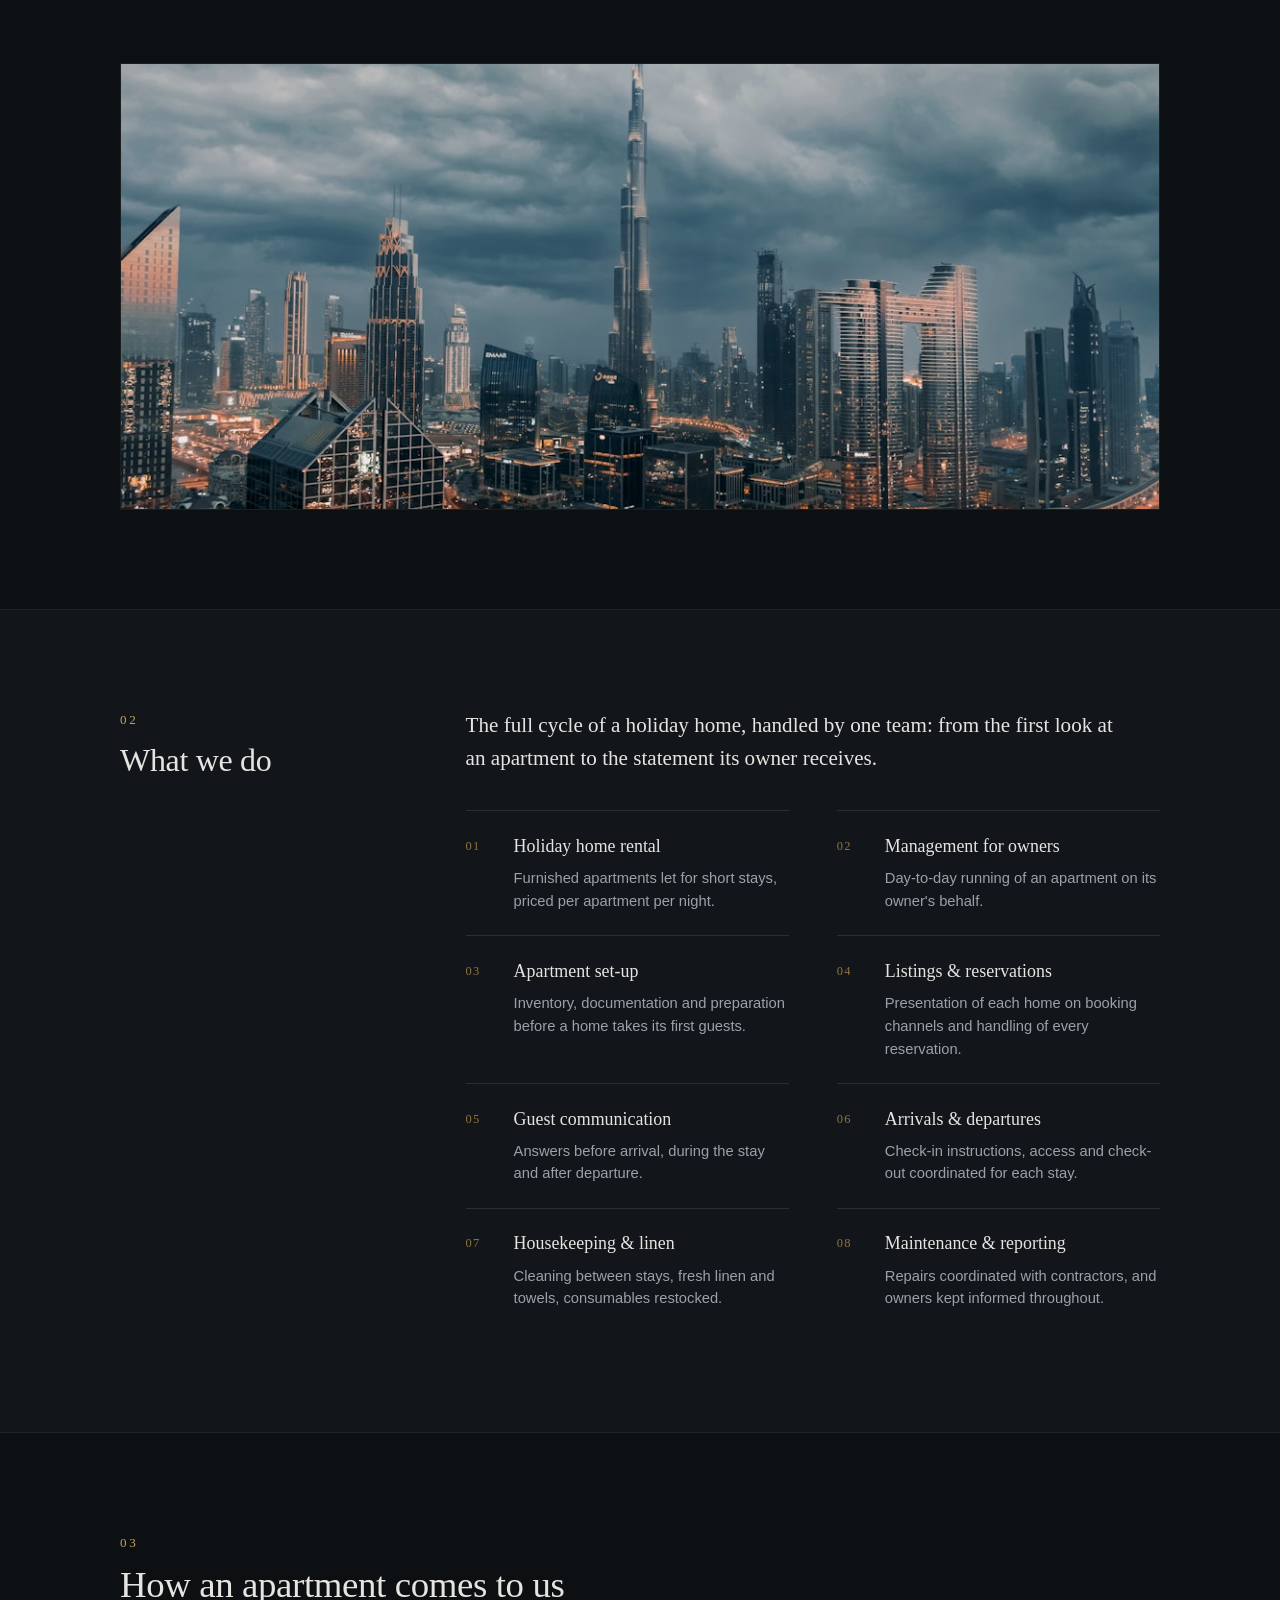
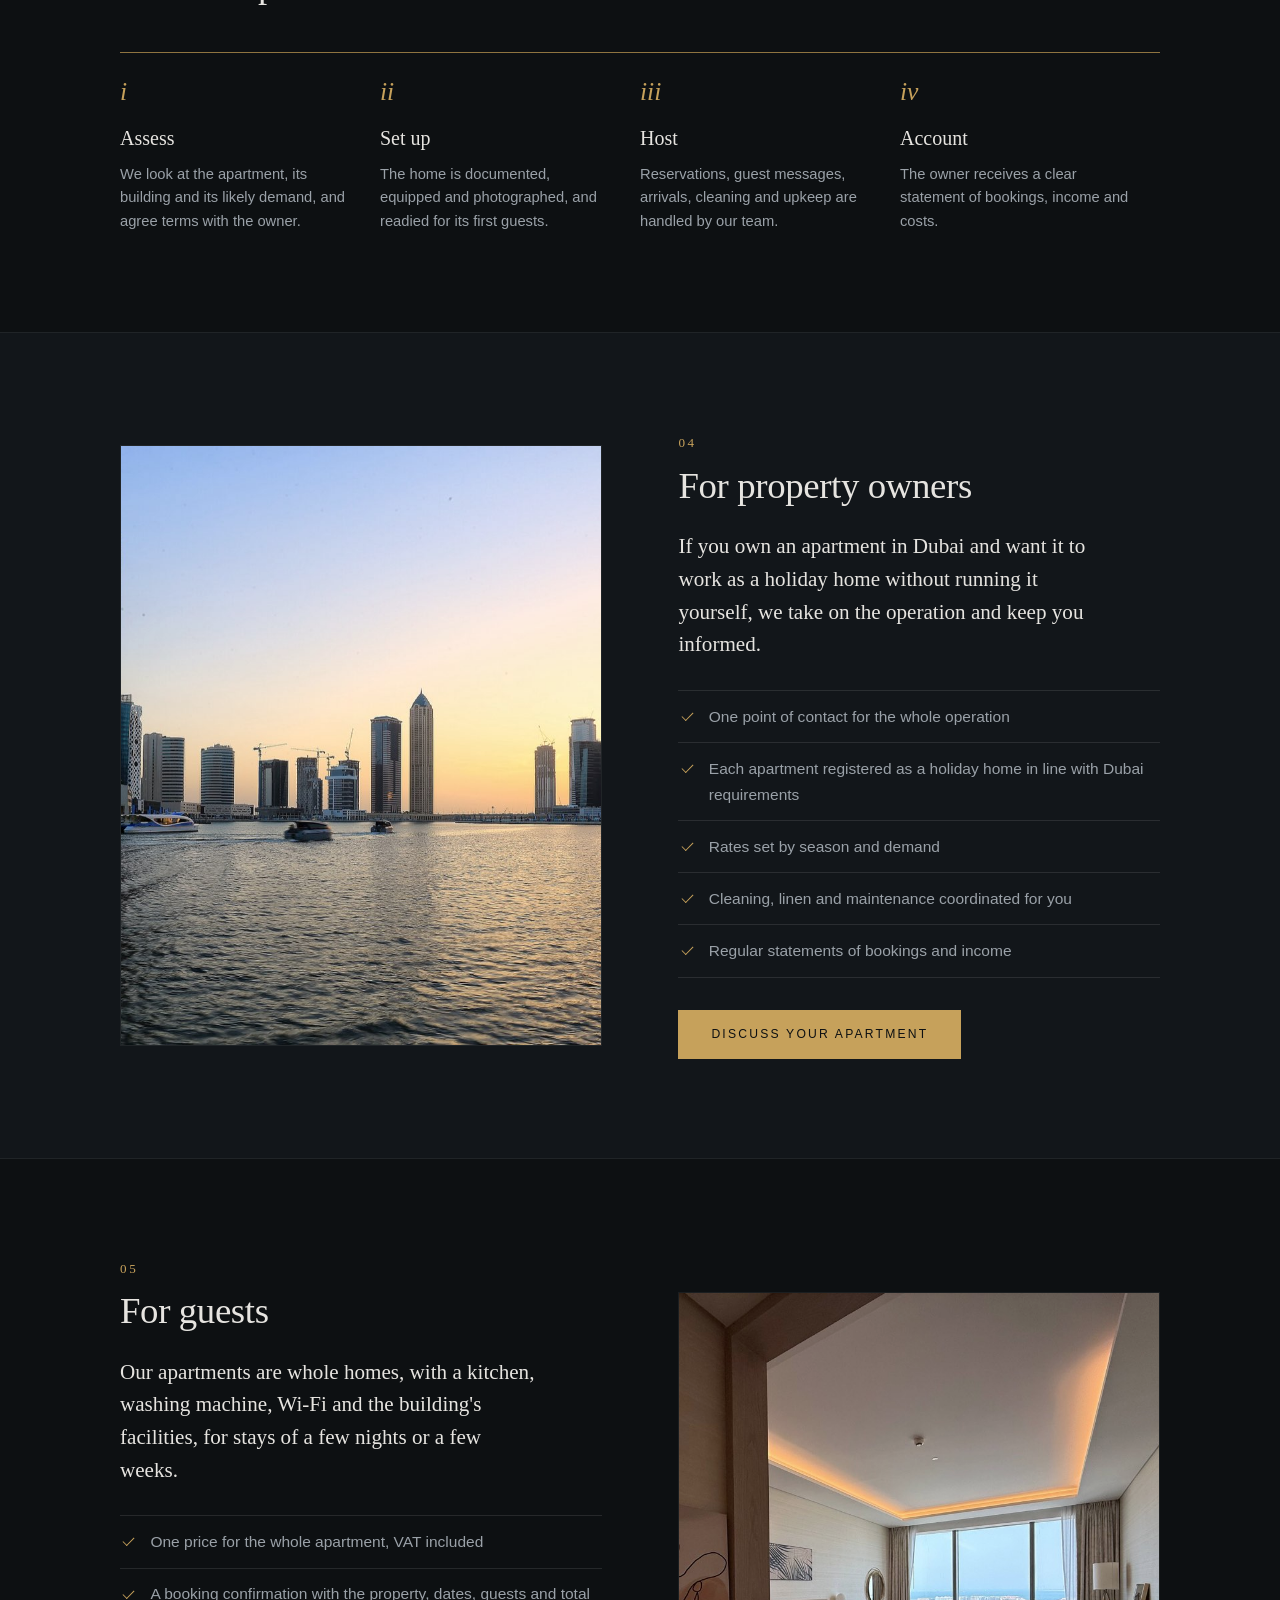
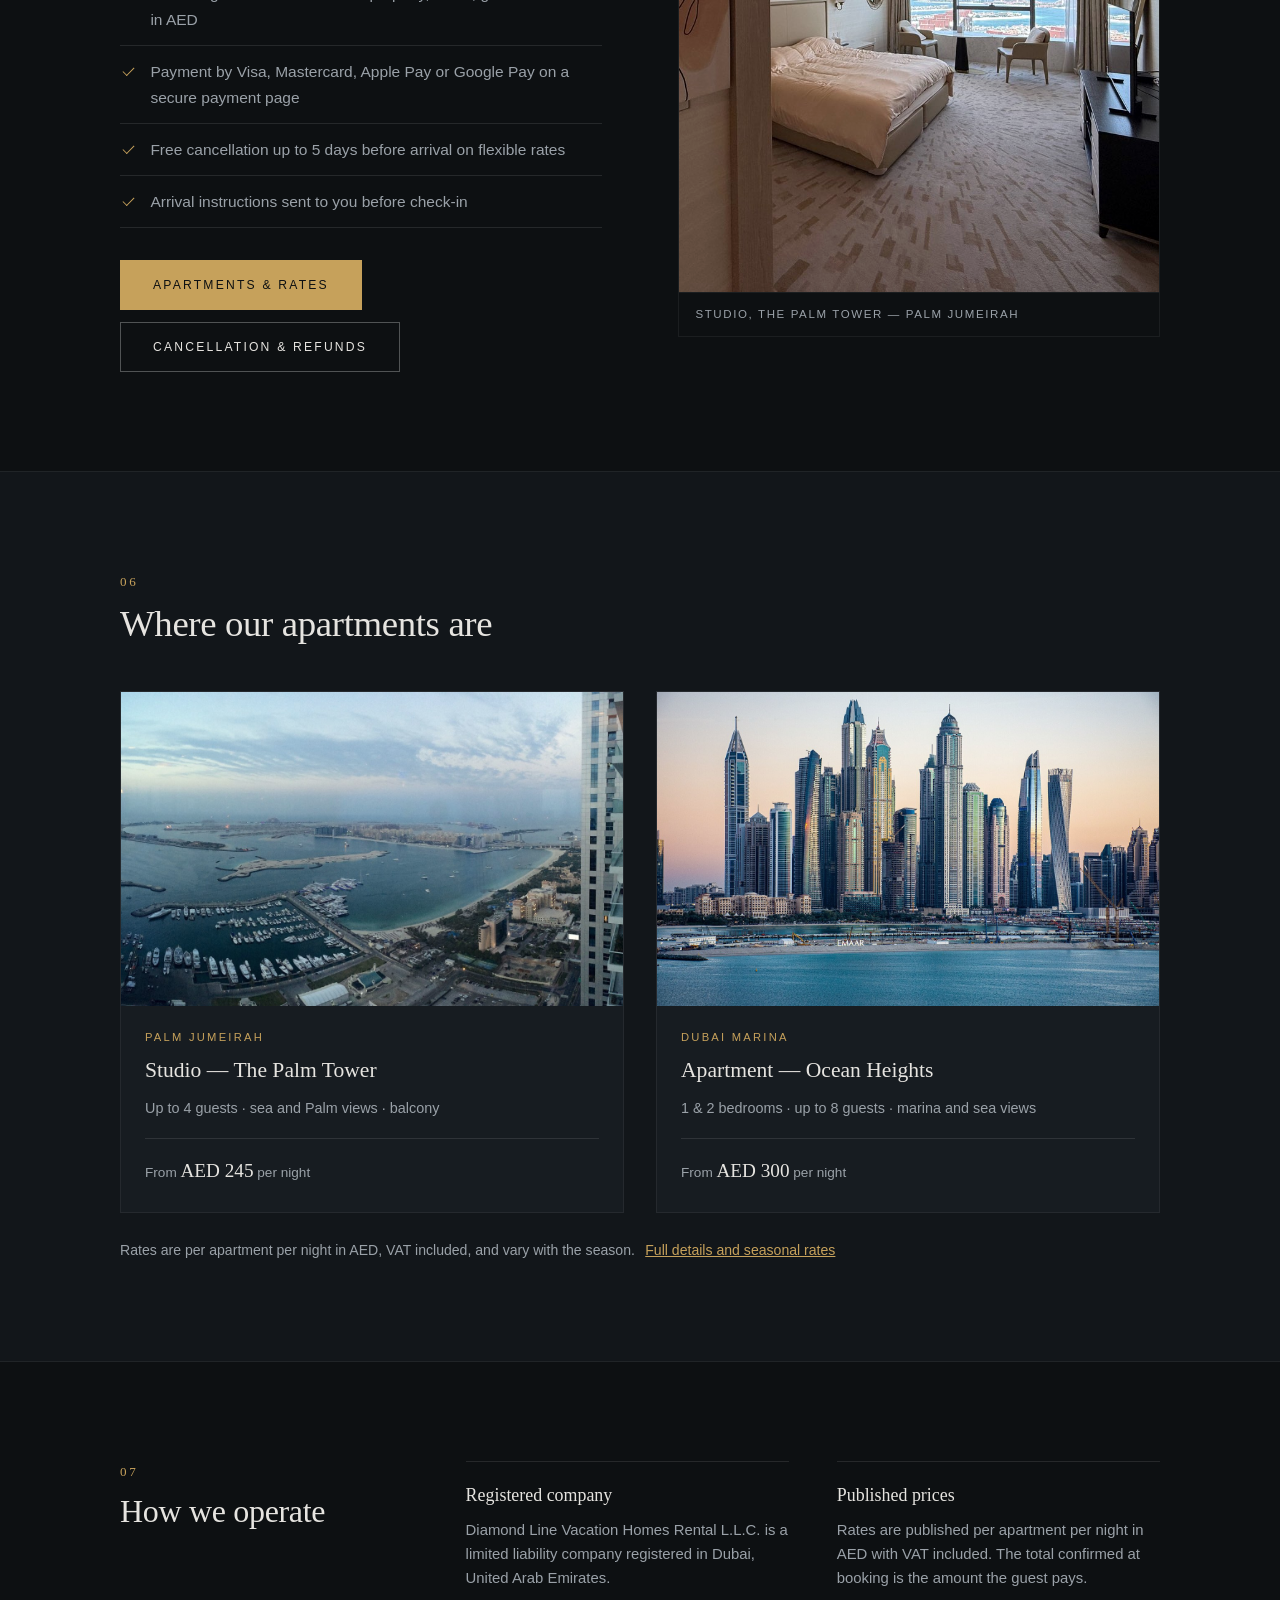
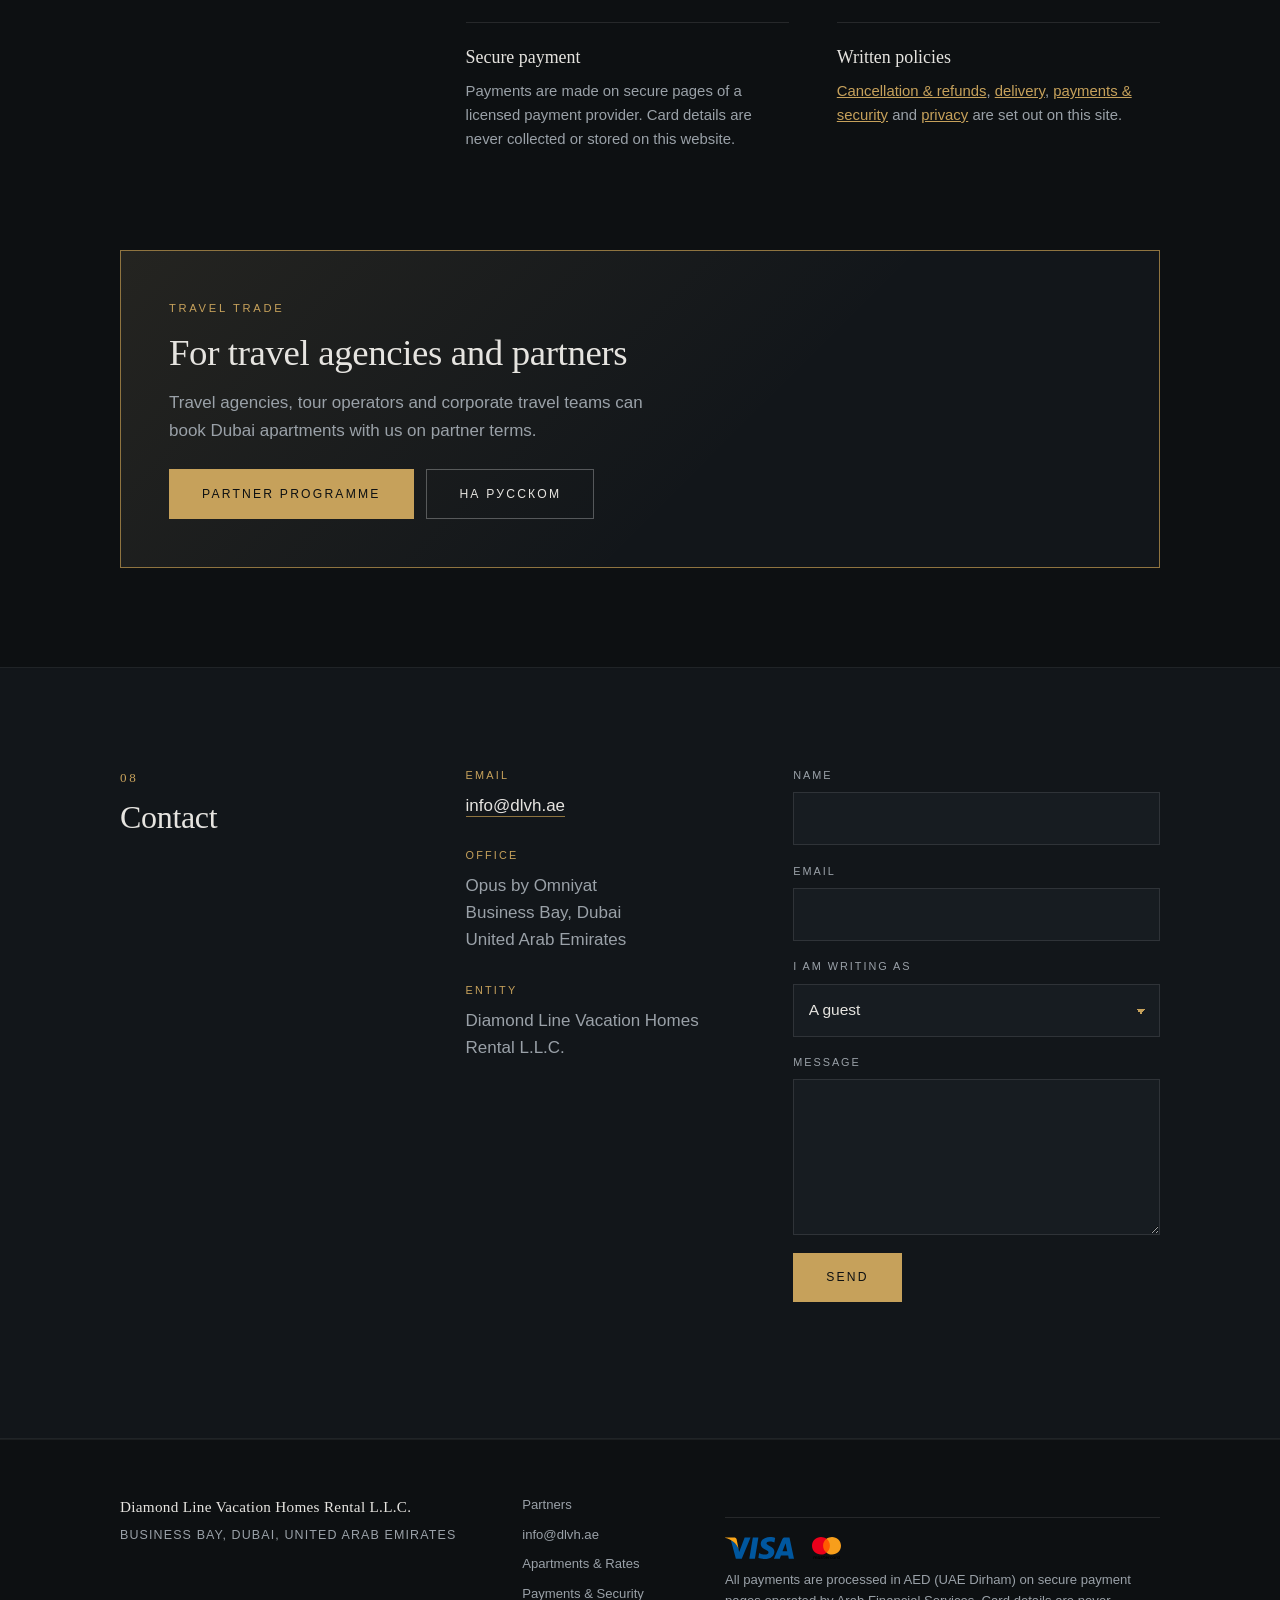
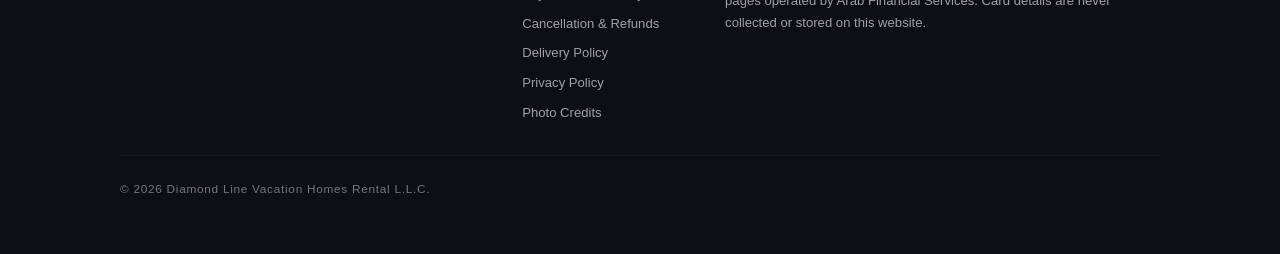
==== commit 8e49fed9: "Home page: full company site for Diamond Line Expands the one-pager into a full home page — at-a-gla" ====
--- a/index.html
+++ b/index.html
@@ -3,16 +3,16 @@
 <head>
 <meta charset="utf-8">
 <meta name="viewport" content="width=device-width, initial-scale=1">
-<title>Diamond Line Vacation Homes Rental L.L.C. — Dubai</title>
-<meta name="description" content="Diamond Line Vacation Homes Rental L.L.C., Dubai. Short-term rental and management of residential property. Office in Opus by Omniyat, Business Bay. info@dlvh.ae">
+<title>Diamond Line Vacation Homes Rental L.L.C. — Holiday Homes in Dubai</title>
+<meta name="description" content="Diamond Line Vacation Homes Rental L.L.C., Dubai. Furnished holiday homes for short stays and management of residential property on behalf of owners. Office in Opus by Omniyat, Business Bay. info@dlvh.ae">
 <link rel="canonical" href="https://dlvh.ae/">
 <meta name="robots" content="index, follow">
 
 <meta property="og:type" content="website">
 <meta property="og:url" content="https://dlvh.ae/">
 <meta property="og:site_name" content="Diamond Line Vacation Homes Rental L.L.C.">
-<meta property="og:title" content="Diamond Line Vacation Homes Rental L.L.C. — Dubai">
-<meta property="og:description" content="Short-term rental and management of residential property in Dubai.">
+<meta property="og:title" content="Diamond Line Vacation Homes Rental L.L.C. — Holiday Homes in Dubai">
+<meta property="og:description" content="Furnished holiday homes for short stays in Dubai, and management of residential property on behalf of owners.">
 <meta property="og:image" content="https://dlvh.ae/assets/images/hero-business-bay.jpg">
 <meta name="twitter:card" content="summary_large_image">
 
@@ -26,6 +26,8 @@
   "name": "Diamond Line Vacation Homes Rental L.L.C.",
   "url": "https://dlvh.ae/",
   "email": "info@dlvh.ae",
+  "description": "Furnished holiday homes for short stays in Dubai, and management of residential property on behalf of owners.",
+  "areaServed": "Dubai, United Arab Emirates",
   "address": {
     "@type": "PostalAddress",
     "streetAddress": "Opus by Omniyat, Business Bay",
@@ -40,7 +42,7 @@
 <a class="skip-link" href="#main">Skip to content</a>
 
 <header class="site-header" id="top">
-  <div class="wrap header-inner">
+  <div class="wrap header-inner has-toggle">
     <a class="wordmark" href="#top" aria-label="Diamond Line Vacation Homes Rental, home">
       <span class="wordmark-mark" aria-hidden="true">DL</span>
       <span class="wordmark-text">
@@ -48,9 +50,15 @@
         <em>Vacation Homes Rental</em>
       </span>
     </a>
-    <nav class="site-nav" aria-label="Primary">
-      <a href="#about">About</a>
-      <a href="#services">Services</a>
+    <button class="nav-toggle" type="button" aria-expanded="false" aria-controls="site-nav">
+      <span class="nav-toggle-bars" aria-hidden="true"></span>
+      <span class="nav-toggle-label">Menu</span>
+    </button>
+    <nav class="site-nav" id="site-nav" aria-label="Primary">
+      <a href="#about">Company</a>
+      <a href="#services">What we do</a>
+      <a href="#owners">Owners</a>
+      <a href="#guests">Guests</a>
       <a href="rates.html">Apartments &amp; Rates</a>
       <a href="partners/" class="nav-b2b">Partners</a>
       <a href="#contact">Contact</a>
@@ -67,11 +75,16 @@
            width="1080" height="720" fetchpriority="high" decoding="async">
     </div>
     <div class="wrap hero-inner">
-      <p class="eyebrow">Dubai · United Arab Emirates</p>
+      <p class="eyebrow">Holiday homes · Dubai</p>
       <h1>Diamond Line<br>Vacation Homes Rental</h1>
       <p class="hero-lede">
-        Short-term rental and management of residential property in Dubai.
+        Furnished holiday homes for short stays in Dubai, and hands-on
+        management of residential property for the people who own it.
       </p>
+      <div class="btn-row">
+        <a class="btn" href="rates.html">Apartments &amp; rates</a>
+        <a class="btn btn-ghost" href="#owners">For property owners</a>
+      </div>
       <p class="hero-meta">
         <span>Opus by Omniyat · Business Bay</span>
         <a href="mailto:info@dlvh.ae">info@dlvh.ae</a>
@@ -79,24 +92,62 @@
     </div>
   </section>
 
+  <section class="facts" aria-label="At a glance">
+    <div class="wrap facts-grid">
+      <div class="fact">
+        <p class="fact-label">Registered in Dubai</p>
+        <p class="fact-text">A limited liability company in the United Arab Emirates</p>
+      </div>
+      <div class="fact">
+        <p class="fact-label">Whole apartments</p>
+        <p class="fact-text">Each home is let in full and priced per apartment, not per person</p>
+      </div>
+      <div class="fact">
+        <p class="fact-label">Prices in AED</p>
+        <p class="fact-text">Nightly rates published in UAE dirhams, VAT included</p>
+      </div>
+      <div class="fact">
+        <p class="fact-label">Owner management</p>
+        <p class="fact-text">Apartments run day to day on behalf of their owners</p>
+      </div>
+    </div>
+  </section>
+
   <section class="section" id="about">
     <div class="wrap section-grid reveal">
       <div class="section-head">
         <p class="section-num">01</p>
-        <h2>About</h2>
+        <h2>The company</h2>
       </div>
       <div class="section-body">
-        <p>
-          Diamond Line Vacation Homes Rental L.L.C. is a company registered in
-          Dubai, United Arab Emirates.
+        <p class="lead">
+          Diamond Line Vacation Homes Rental L.L.C. is a Dubai company that lets
+          fully furnished residential apartments as holiday homes and manages
+          them on behalf of their owners.
         </p>
         <p>
-          The company rents out residential property as holiday homes and manages
-          units on behalf of their owners.
+          Our work sits between the two sides of the same home. Guests want a place
+          that is ready on arrival, clean, and simply explained. Owners want their
+          property looked after, let sensibly and accounted for. We take care of
+          both, from our office in Opus by Omniyat, Business Bay.
         </p>
-        <p>
-          The office is located in Opus by Omniyat, Business Bay.
-        </p>
+        <div class="principles">
+          <div class="principle">
+            <h3>Plain terms</h3>
+            <p>Every booking confirmation states the property, the dates of stay,
+               the number of guests and the total price in AED.</p>
+          </div>
+          <div class="principle">
+            <h3>Ready homes</h3>
+            <p>Apartments are cleaned and made up with fresh linen and towels
+               between stays, with the kitchen and essentials in place.</p>
+          </div>
+          <div class="principle">
+            <h3>Answerable to owners</h3>
+            <p>Owners receive reporting on bookings, income and the condition
+               of their apartments.</p>
+          </div>
+        </div>
       </div>
     </div>
     <div class="wrap">
@@ -112,30 +163,242 @@
     <div class="wrap section-grid reveal">
       <div class="section-head">
         <p class="section-num">02</p>
-        <h2>Services</h2>
+        <h2>What we do</h2>
       </div>
       <div class="section-body">
-        <ol class="services">
-          <li>Short-term rental of residential property</li>
-          <li>Management of units on behalf of owners</li>
-          <li>Guest services</li>
-          <li>Housekeeping and maintenance</li>
-          <li>Reporting to owners</li>
+        <p class="lead">
+          The full cycle of a holiday home, handled by one team: from the first
+          look at an apartment to the statement its owner receives.
+        </p>
+        <ol class="svc-grid">
+          <li>
+            <h3>Holiday home rental</h3>
+            <p>Furnished apartments let for short stays, priced per apartment per night.</p>
+          </li>
+          <li>
+            <h3>Management for owners</h3>
+            <p>Day-to-day running of an apartment on its owner's behalf.</p>
+          </li>
+          <li>
+            <h3>Apartment set-up</h3>
+            <p>Inventory, documentation and preparation before a home takes its first guests.</p>
+          </li>
+          <li>
+            <h3>Listings &amp; reservations</h3>
+            <p>Presentation of each home on booking channels and handling of every reservation.</p>
+          </li>
+          <li>
+            <h3>Guest communication</h3>
+            <p>Answers before arrival, during the stay and after departure.</p>
+          </li>
+          <li>
+            <h3>Arrivals &amp; departures</h3>
+            <p>Check-in instructions, access and check-out coordinated for each stay.</p>
+          </li>
+          <li>
+            <h3>Housekeeping &amp; linen</h3>
+            <p>Cleaning between stays, fresh linen and towels, consumables restocked.</p>
+          </li>
+          <li>
+            <h3>Maintenance &amp; reporting</h3>
+            <p>Repairs coordinated with contractors, and owners kept informed throughout.</p>
+          </li>
         </ol>
-        <p>
-          Apartments are offered as fully furnished holiday homes in Dubai for
-          short stays. Each booking confirmation states the property, the
-          dates of stay, the number of guests and the total price in AED
-          (United Arab Emirates Dirham).
+      </div>
+    </div>
+  </section>
+
+  <section class="section" id="process">
+    <div class="wrap reveal">
+      <div class="block-head">
+        <p class="section-num">03</p>
+        <h2>How an apartment comes to us</h2>
+      </div>
+      <ol class="process-steps">
+        <li>
+          <span class="step-num">i</span>
+          <h3>Assess</h3>
+          <p>We look at the apartment, its building and its likely demand, and agree
+             terms with the owner.</p>
+        </li>
+        <li>
+          <span class="step-num">ii</span>
+          <h3>Set up</h3>
+          <p>The home is documented, equipped and photographed, and readied for its
+             first guests.</p>
+        </li>
+        <li>
+          <span class="step-num">iii</span>
+          <h3>Host</h3>
+          <p>Reservations, guest messages, arrivals, cleaning and upkeep are handled
+             by our team.</p>
+        </li>
+        <li>
+          <span class="step-num">iv</span>
+          <h3>Account</h3>
+          <p>The owner receives a clear statement of bookings, income and costs.</p>
+        </li>
+      </ol>
+    </div>
+  </section>
+
+  <section class="section section-alt" id="owners">
+    <div class="wrap split reveal">
+      <figure class="split-media">
+        <img src="assets/images/business-bay-canal.jpg"
+             alt="Business Bay towers along the Dubai Water Canal at sunset"
+             width="1400" height="896" loading="lazy" decoding="async">
+      </figure>
+      <div class="split-body">
+        <p class="section-num">04</p>
+        <h2>For property owners</h2>
+        <p class="lead">
+          If you own an apartment in Dubai and want it to work as a holiday home
+          without running it yourself, we take on the operation and keep you informed.
         </p>
-      </div>
-    </div>
-  </section>
-
-  <section class="section" id="contact">
+        <ul class="checklist">
+          <li>One point of contact for the whole operation</li>
+          <li>Each apartment registered as a holiday home in line with Dubai requirements</li>
+          <li>Rates set by season and demand</li>
+          <li>Cleaning, linen and maintenance coordinated for you</li>
+          <li>Regular statements of bookings and income</li>
+        </ul>
+        <div class="btn-row">
+          <a class="btn" href="#contact" data-topic="owner">Discuss your apartment</a>
+        </div>
+      </div>
+    </div>
+  </section>
+
+  <section class="section" id="guests">
+    <div class="wrap split split-reverse reveal">
+      <figure class="split-media split-media-room">
+        <img src="assets/images/unit-palm-studio-wide.jpg"
+             alt="Studio apartment in The Palm Tower with a view over Palm Jumeirah"
+             width="1300" height="975" loading="lazy" decoding="async">
+        <figcaption>Studio, The Palm Tower — Palm Jumeirah</figcaption>
+      </figure>
+      <div class="split-body">
+        <p class="section-num">05</p>
+        <h2>For guests</h2>
+        <p class="lead">
+          Our apartments are whole homes, with a kitchen, washing machine, Wi-Fi
+          and the building's facilities, for stays of a few nights or a few weeks.
+        </p>
+        <ul class="checklist">
+          <li>One price for the whole apartment, VAT included</li>
+          <li>A booking confirmation with the property, dates, guests and total in AED</li>
+          <li>Payment by Visa, Mastercard, Apple Pay or Google Pay on a secure payment page</li>
+          <li>Free cancellation up to 5 days before arrival on flexible rates</li>
+          <li>Arrival instructions sent to you before check-in</li>
+        </ul>
+        <div class="btn-row">
+          <a class="btn" href="rates.html">Apartments &amp; rates</a>
+          <a class="btn btn-ghost" href="refund-policy.html">Cancellation &amp; refunds</a>
+        </div>
+      </div>
+    </div>
+  </section>
+
+  <section class="section section-alt" id="apartments">
+    <div class="wrap reveal">
+      <div class="block-head">
+        <p class="section-num">06</p>
+        <h2>Where our apartments are</h2>
+      </div>
+      <div class="homes">
+        <a class="home-card" href="rates.html">
+          <div class="home-media">
+            <img src="assets/images/community-palm-jumeirah.jpg"
+                 alt="Palm Jumeirah seen from Dubai Marina"
+                 width="1400" height="758" loading="lazy" decoding="async">
+          </div>
+          <div class="home-body">
+            <p class="home-place">Palm Jumeirah</p>
+            <h3>Studio — The Palm Tower</h3>
+            <p class="home-specs">Up to 4 guests · sea and Palm views · balcony</p>
+            <p class="home-price">From <strong>AED 245</strong> per night</p>
+          </div>
+        </a>
+        <a class="home-card" href="rates.html">
+          <div class="home-media">
+            <img src="assets/images/community-dubai-marina.jpg"
+                 alt="Dubai Marina towers seen from the sea at dusk"
+                 width="1400" height="933" loading="lazy" decoding="async">
+          </div>
+          <div class="home-body">
+            <p class="home-place">Dubai Marina</p>
+            <h3>Apartment — Ocean Heights</h3>
+            <p class="home-specs">1 &amp; 2 bedrooms · up to 8 guests · marina and sea views</p>
+            <p class="home-price">From <strong>AED 300</strong> per night</p>
+          </div>
+        </a>
+      </div>
+      <p class="homes-note">
+        Rates are per apartment per night in AED, VAT included, and vary with the season.
+        <a href="rates.html">Full details and seasonal rates</a>
+      </p>
+    </div>
+  </section>
+
+  <section class="section" id="standards">
     <div class="wrap section-grid reveal">
       <div class="section-head">
-        <p class="section-num">03</p>
+        <p class="section-num">07</p>
+        <h2>How we operate</h2>
+      </div>
+      <div class="section-body">
+        <dl class="standards">
+          <div>
+            <dt>Registered company</dt>
+            <dd>Diamond Line Vacation Homes Rental L.L.C. is a limited liability
+                company registered in Dubai, United Arab Emirates.</dd>
+          </div>
+          <div>
+            <dt>Published prices</dt>
+            <dd>Rates are published per apartment per night in AED with VAT included.
+                The total confirmed at booking is the amount the guest pays.</dd>
+          </div>
+          <div>
+            <dt>Secure payment</dt>
+            <dd>Payments are made on secure pages of a licensed payment provider.
+                Card details are never collected or stored on this website.</dd>
+          </div>
+          <div>
+            <dt>Written policies</dt>
+            <dd>
+              <a href="refund-policy.html">Cancellation &amp; refunds</a>,
+              <a href="delivery-policy.html">delivery</a>,
+              <a href="payments.html">payments &amp; security</a> and
+              <a href="privacy.html">privacy</a> are set out on this site.
+            </dd>
+          </div>
+        </dl>
+      </div>
+    </div>
+  </section>
+
+  <section class="band-section" aria-labelledby="partners-title">
+    <div class="wrap">
+      <div class="band reveal">
+        <div>
+          <p class="eyebrow">Travel trade</p>
+          <h2 id="partners-title">For travel agencies and partners</h2>
+          <p>Travel agencies, tour operators and corporate travel teams can book
+             Dubai apartments with us on partner terms.</p>
+        </div>
+        <div class="btn-row">
+          <a class="btn" href="partners/">Partner programme</a>
+          <a class="btn btn-ghost" href="partners/ru/" lang="ru">На русском</a>
+        </div>
+      </div>
+    </div>
+  </section>
+
+  <section class="section section-alt" id="contact">
+    <div class="wrap section-grid reveal">
+      <div class="section-head">
+        <p class="section-num">08</p>
         <h2>Contact</h2>
       </div>
       <div class="section-body contact-body">
@@ -165,6 +428,16 @@
           <div class="field">
             <label for="f-email">Email</label>
             <input type="email" id="f-email" name="email" autocomplete="email" required>
+          </div>
+
+          <div class="field">
+            <label for="f-topic">I am writing as</label>
+            <select id="f-topic" name="topic">
+              <option value="guest">A guest</option>
+              <option value="owner">A property owner</option>
+              <option value="partner">A travel partner</option>
+              <option value="other">Other</option>
+            </select>
           </div>
 
           <div class="field">
@@ -201,6 +474,7 @@
       <a href="refund-policy.html">Cancellation &amp; Refunds</a>
       <a href="delivery-policy.html">Delivery Policy</a>
       <a href="privacy.html">Privacy Policy</a>
+      <a href="photo-credits.html">Photo Credits</a>
     </nav>
     <div class="footer-payments">
       <p class="card-marks">
--- a/assets/styles.css
+++ b/assets/styles.css
@@ -554,3 +554,458 @@
   color: var(--text-dim);
 }
 .footer-payments .card-marks { margin-bottom: 0.6rem; }
+
+/* ---------- Home page: extended sections ---------- */
+
+.lead {
+  font-family: var(--serif);
+  font-size: clamp(1.12rem, 1rem + 0.45vw, 1.32rem);
+  line-height: 1.55;
+  color: var(--text) !important;
+}
+
+.principle h3, .svc-grid h3, .process-steps h3, .home-body h3 { font-weight: 500; }
+
+/* Buttons as links */
+
+a.btn { display: inline-block; text-decoration: none; text-align: center; }
+
+.btn-ghost {
+  background: transparent;
+  color: var(--text);
+  border-color: rgba(255, 255, 255, 0.28);
+}
+.btn-ghost:hover { color: var(--brass); border-color: var(--brass); }
+
+.btn-row {
+  display: flex;
+  flex-wrap: wrap;
+  gap: 0.8rem;
+  margin-top: 2rem;
+}
+
+.hero .btn-row { margin-top: 2.2rem; }
+
+/* Mobile menu (home page) */
+
+.nav-toggle {
+  display: none;
+  align-items: center;
+  gap: 0.6rem;
+  font: inherit;
+  font-size: 0.72rem;
+  letter-spacing: 0.18em;
+  text-transform: uppercase;
+  color: var(--text);
+  background: transparent;
+  border: 1px solid var(--line);
+  padding: 0.55rem 0.85rem;
+  cursor: pointer;
+}
+
+.nav-toggle-bars,
+.nav-toggle-bars::before,
+.nav-toggle-bars::after {
+  display: block;
+  width: 16px;
+  height: 1px;
+  background: var(--brass);
+  position: relative;
+  transition: transform 0.2s ease, opacity 0.2s ease;
+}
+.nav-toggle-bars::before,
+.nav-toggle-bars::after { content: ""; position: absolute; left: 0; }
+.nav-toggle-bars::before { top: -5px; }
+.nav-toggle-bars::after { top: 5px; }
+
+.nav-toggle[aria-expanded="true"] .nav-toggle-bars { background: transparent; }
+.nav-toggle[aria-expanded="true"] .nav-toggle-bars::before { transform: translateY(5px) rotate(45deg); }
+.nav-toggle[aria-expanded="true"] .nav-toggle-bars::after { transform: translateY(-5px) rotate(-45deg); }
+
+@media (max-width: 1080px) {
+  .has-toggle .nav-toggle { display: inline-flex; }
+  .has-toggle .site-nav {
+    display: none;
+    position: absolute;
+    top: 100%;
+    left: 0;
+    right: 0;
+    flex-direction: column;
+    gap: 0;
+    padding: 0.5rem clamp(1.25rem, 5vw, 2.5rem) 1.25rem;
+    background: var(--ink);
+    border-bottom: 1px solid var(--line);
+  }
+  .has-toggle .site-nav.is-open { display: flex; }
+  .has-toggle .site-nav a {
+    padding-block: 0.85rem;
+    border-bottom: 1px solid var(--line-soft);
+  }
+}
+
+/* At a glance */
+
+.facts {
+  background: var(--ink-2);
+  border-bottom: 1px solid var(--line-soft);
+}
+
+.facts-grid {
+  display: grid;
+  grid-template-columns: repeat(4, minmax(0, 1fr));
+}
+
+.fact {
+  padding: clamp(1.6rem, 4vh, 2.4rem) clamp(1rem, 2vw, 1.6rem);
+  border-left: 1px solid var(--line-soft);
+}
+.fact:first-child { border-left: 0; padding-left: 0; }
+
+.fact-label {
+  margin: 0 0 0.5rem;
+  font-family: var(--serif);
+  font-size: 1.12rem;
+  color: var(--brass);
+}
+
+.fact-text { margin: 0; font-size: 0.9rem; color: var(--text-dim); line-height: 1.5; }
+
+@media (max-width: 860px) {
+  .facts-grid { grid-template-columns: repeat(2, minmax(0, 1fr)); }
+  .fact { border-left: 0; padding-left: 0; border-top: 1px solid var(--line-soft); }
+  .fact:nth-child(-n+2) { border-top: 0; }
+  .fact:nth-child(even) { padding-left: 1rem; border-left: 1px solid var(--line-soft); }
+}
+
+@media (max-width: 480px) {
+  .facts-grid { grid-template-columns: 1fr; }
+  .fact, .fact:nth-child(even) { padding-left: 0; border-left: 0; border-top: 1px solid var(--line-soft); }
+  .fact:first-child { border-top: 0; }
+}
+
+/* Principles */
+
+.principles {
+  display: grid;
+  grid-template-columns: repeat(3, minmax(0, 1fr));
+  gap: 1px;
+  margin-top: 2.5rem;
+  background: var(--line);
+  border: 1px solid var(--line);
+}
+
+.principle { background: var(--ink); padding: 1.5rem 1.4rem; }
+
+.principle h3 {
+  margin: 0 0 0.6rem;
+  font-family: var(--serif);
+  font-size: 1.15rem;
+  color: var(--text);
+}
+.principle h3::before {
+  content: "";
+  display: block;
+  width: 22px;
+  height: 1px;
+  margin-bottom: 1rem;
+  background: var(--brass);
+}
+
+.principle p { margin: 0; font-size: 0.92rem; color: var(--text-dim); line-height: 1.6; }
+
+@media (max-width: 760px) {
+  .principles { grid-template-columns: 1fr; }
+}
+
+/* Services grid */
+
+.svc-grid {
+  list-style: none;
+  counter-reset: svc;
+  margin: 2.2rem 0 0;
+  padding: 0;
+  display: grid;
+  grid-template-columns: repeat(2, minmax(0, 1fr));
+  gap: 0 clamp(1.5rem, 4vw, 3rem);
+}
+
+.svc-grid li {
+  counter-increment: svc;
+  position: relative;
+  padding: 1.3rem 0 1.4rem 3rem;
+  border-top: 1px solid var(--line);
+}
+
+.svc-grid li::before {
+  content: counter(svc, decimal-leading-zero);
+  position: absolute;
+  left: 0;
+  top: 1.55rem;
+  font-family: var(--serif);
+  font-size: 0.78rem;
+  letter-spacing: 0.1em;
+  color: var(--brass-dim);
+}
+
+.svc-grid h3 {
+  margin: 0 0 0.35rem;
+  font-family: var(--serif);
+  font-size: 1.12rem;
+}
+
+.svc-grid p { margin: 0; font-size: 0.92rem; color: var(--text-dim); line-height: 1.55; }
+
+@media (max-width: 640px) {
+  .svc-grid { grid-template-columns: 1fr; }
+}
+
+/* Block heading (full-width sections) */
+
+.block-head { max-width: 40rem; margin-bottom: clamp(2.2rem, 5vh, 3.2rem); }
+
+.block-head h2,
+.split-body h2,
+.band h2 {
+  margin: 0;
+  font-family: var(--serif);
+  font-weight: 400;
+  font-size: clamp(1.6rem, 1.2rem + 1.4vw, 2.3rem);
+  line-height: 1.2;
+  letter-spacing: -0.01em;
+}
+
+/* Steps */
+
+.process-steps {
+  list-style: none;
+  margin: 0;
+  padding: 0;
+  display: grid;
+  grid-template-columns: repeat(4, minmax(0, 1fr));
+  border-top: 1px solid var(--brass-dim);
+}
+
+.process-steps li {
+  padding: 1.6rem clamp(1rem, 2vw, 1.6rem) 0 0;
+}
+
+.step-num {
+  display: block;
+  margin-bottom: 1.1rem;
+  font-family: var(--serif);
+  font-style: italic;
+  font-size: 1.6rem;
+  line-height: 1;
+  color: var(--brass);
+}
+
+.process-steps h3 {
+  margin: 0 0 0.5rem;
+  font-family: var(--serif);
+  font-size: 1.25rem;
+}
+
+.process-steps p { margin: 0; font-size: 0.92rem; color: var(--text-dim); line-height: 1.6; }
+
+@media (max-width: 860px) {
+  .process-steps { grid-template-columns: repeat(2, minmax(0, 1fr)); row-gap: 1.5rem; }
+}
+@media (max-width: 480px) {
+  .process-steps { grid-template-columns: 1fr; }
+}
+
+/* Split image + text */
+
+.split {
+  display: grid;
+  grid-template-columns: minmax(0, 1fr) minmax(0, 1fr);
+  gap: clamp(2rem, 6vw, 5rem);
+  align-items: center;
+}
+
+.split-reverse .split-media { order: 2; }
+
+.split-media { margin: 0; border: 1px solid var(--line-soft); }
+
+.split-media img {
+  width: 100%;
+  aspect-ratio: 4 / 5;
+  object-fit: cover;
+  filter: saturate(0.9) contrast(1.02);
+}
+
+.split-media figcaption {
+  padding: 0.75rem 1rem;
+  font-size: 0.72rem;
+  letter-spacing: 0.14em;
+  text-transform: uppercase;
+  color: var(--text-dim);
+  border-top: 1px solid var(--line-soft);
+}
+
+.split-body .lead { margin: 1.4rem 0 0; max-width: 40ch; }
+
+@media (max-width: 860px) {
+  .split { grid-template-columns: 1fr; }
+  .split-reverse .split-media { order: 0; }
+  .split-media img { aspect-ratio: 16 / 10; }
+}
+
+.checklist {
+  list-style: none;
+  margin: 1.8rem 0 0;
+  padding: 0;
+  border-top: 1px solid var(--line);
+}
+
+.checklist li {
+  position: relative;
+  padding: 0.8rem 0 0.8rem 1.9rem;
+  border-bottom: 1px solid var(--line);
+  color: var(--text-dim);
+  font-size: 0.97rem;
+}
+
+.checklist li::before {
+  content: "";
+  position: absolute;
+  left: 0.2rem;
+  top: 1.32rem;
+  width: 0.7rem;
+  height: 0.38rem;
+  border-left: 1px solid var(--brass);
+  border-bottom: 1px solid var(--brass);
+  transform: rotate(-45deg);
+}
+
+/* Apartments */
+
+.homes {
+  display: grid;
+  grid-template-columns: repeat(2, minmax(0, 1fr));
+  gap: clamp(1rem, 3vw, 2rem);
+}
+
+.home-card {
+  display: flex;
+  flex-direction: column;
+  text-decoration: none;
+  background: var(--surface);
+  border: 1px solid var(--line-soft);
+  transition: border-color 0.25s ease, transform 0.25s ease;
+}
+.home-card:hover { border-color: var(--brass-dim); transform: translateY(-3px); }
+
+.home-media { overflow: hidden; }
+.home-media img {
+  width: 100%;
+  aspect-ratio: 16 / 10;
+  object-fit: cover;
+  filter: saturate(0.92);
+  transition: transform 0.6s ease;
+}
+.home-card:hover .home-media img { transform: scale(1.03); }
+
+.home-body { padding: 1.4rem 1.5rem 1.6rem; }
+
+.home-place {
+  margin: 0 0 0.4rem;
+  font-size: 0.7rem;
+  letter-spacing: 0.2em;
+  text-transform: uppercase;
+  color: var(--brass);
+}
+
+.home-body h3 {
+  margin: 0 0 0.5rem;
+  font-family: var(--serif);
+  font-size: 1.35rem;
+}
+
+.home-specs { margin: 0 0 1.1rem; font-size: 0.9rem; color: var(--text-dim); }
+
+.home-price {
+  margin: 0;
+  padding-top: 1rem;
+  border-top: 1px solid var(--line);
+  font-size: 0.85rem;
+  color: var(--text-dim);
+}
+.home-price strong { font-family: var(--serif); font-weight: 500; font-size: 1.2rem; color: var(--text); }
+
+.homes-note { margin: 1.6rem 0 0; font-size: 0.88rem; color: var(--text-dim); }
+.homes-note a { color: var(--brass); margin-left: 0.4rem; }
+
+@media (max-width: 760px) {
+  .homes { grid-template-columns: 1fr; }
+}
+
+/* Standards */
+
+.standards {
+  margin: 0;
+  display: grid;
+  grid-template-columns: repeat(2, minmax(0, 1fr));
+  gap: 2rem clamp(1.5rem, 4vw, 3rem);
+}
+
+.standards > div { padding-top: 1.2rem; border-top: 1px solid var(--line); }
+
+.standards dt {
+  margin-bottom: 0.5rem;
+  font-family: var(--serif);
+  font-size: 1.12rem;
+  color: var(--text);
+}
+
+.standards dd { margin: 0; font-size: 0.93rem; color: var(--text-dim); line-height: 1.6; }
+.standards a { color: var(--brass); }
+
+@media (max-width: 640px) {
+  .standards { grid-template-columns: 1fr; }
+}
+
+/* Partners band */
+
+.band-section { padding-bottom: clamp(4rem, 11vh, 7.5rem); }
+
+.band {
+  display: flex;
+  flex-wrap: wrap;
+  align-items: center;
+  justify-content: space-between;
+  gap: 1.5rem 3rem;
+  padding: clamp(1.8rem, 5vw, 3rem);
+  border: 1px solid var(--brass-dim);
+  background:
+    linear-gradient(135deg, rgba(198, 161, 91, 0.10), rgba(198, 161, 91, 0) 60%),
+    var(--ink-2);
+}
+
+.band .eyebrow { margin-bottom: 0.8rem; }
+.band p:not(.eyebrow) { margin: 0.9rem 0 0; max-width: 52ch; color: var(--text-dim); }
+.band .btn-row { margin-top: 0; }
+
+/* Form select */
+
+.field select {
+  width: 100%;
+  font: inherit;
+  font-size: 0.97rem;
+  color: var(--text);
+  background: var(--surface);
+  border: 1px solid var(--line);
+  border-radius: 0;
+  padding: 0.8rem 0.9rem;
+  appearance: none;
+  background-image:
+    linear-gradient(45deg, transparent 50%, var(--brass) 50%),
+    linear-gradient(135deg, var(--brass) 50%, transparent 50%);
+  background-position: calc(100% - 18px) 52%, calc(100% - 13px) 52%;
+  background-size: 5px 5px;
+  background-repeat: no-repeat;
+}
+.field select:focus { outline: none; border-color: var(--brass); }
+
+/* Keep the bedroom and the window in frame when the photo is cropped */
+.split-media-room img { object-position: 74% 50%; }
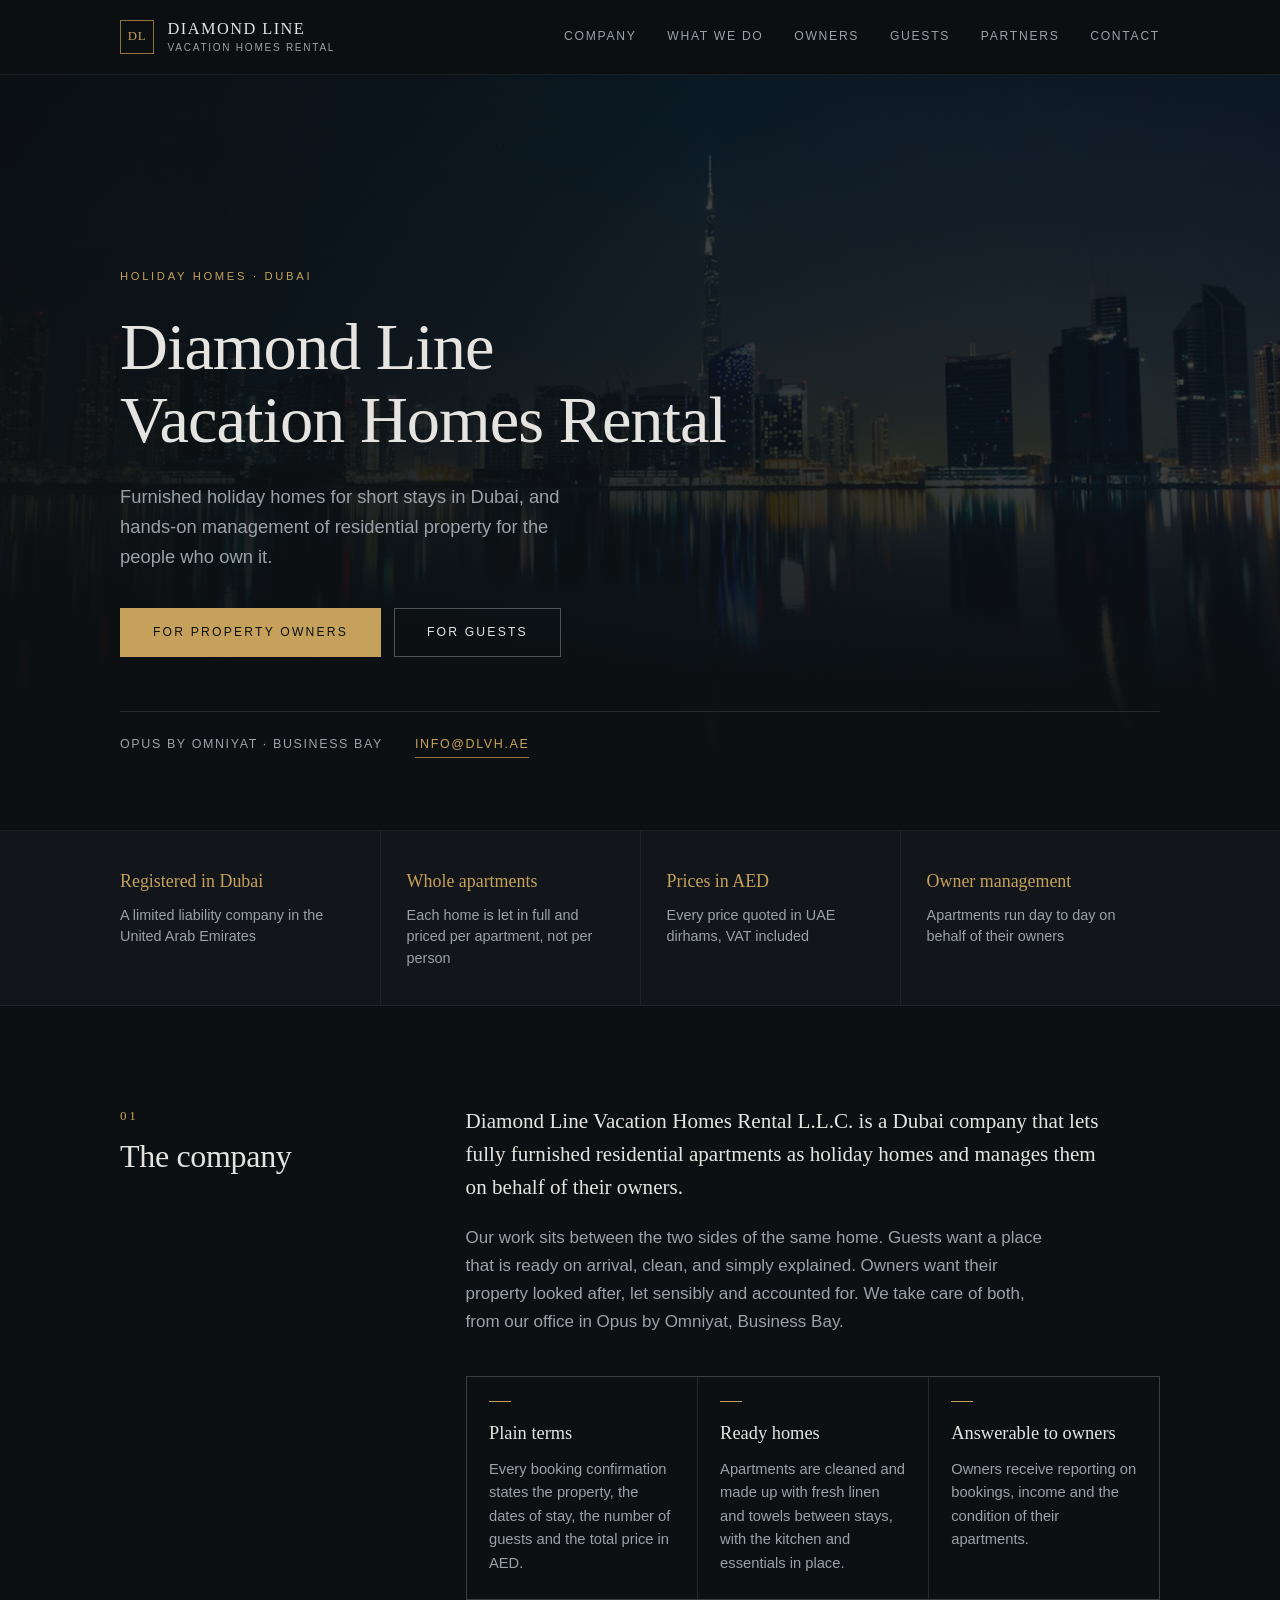
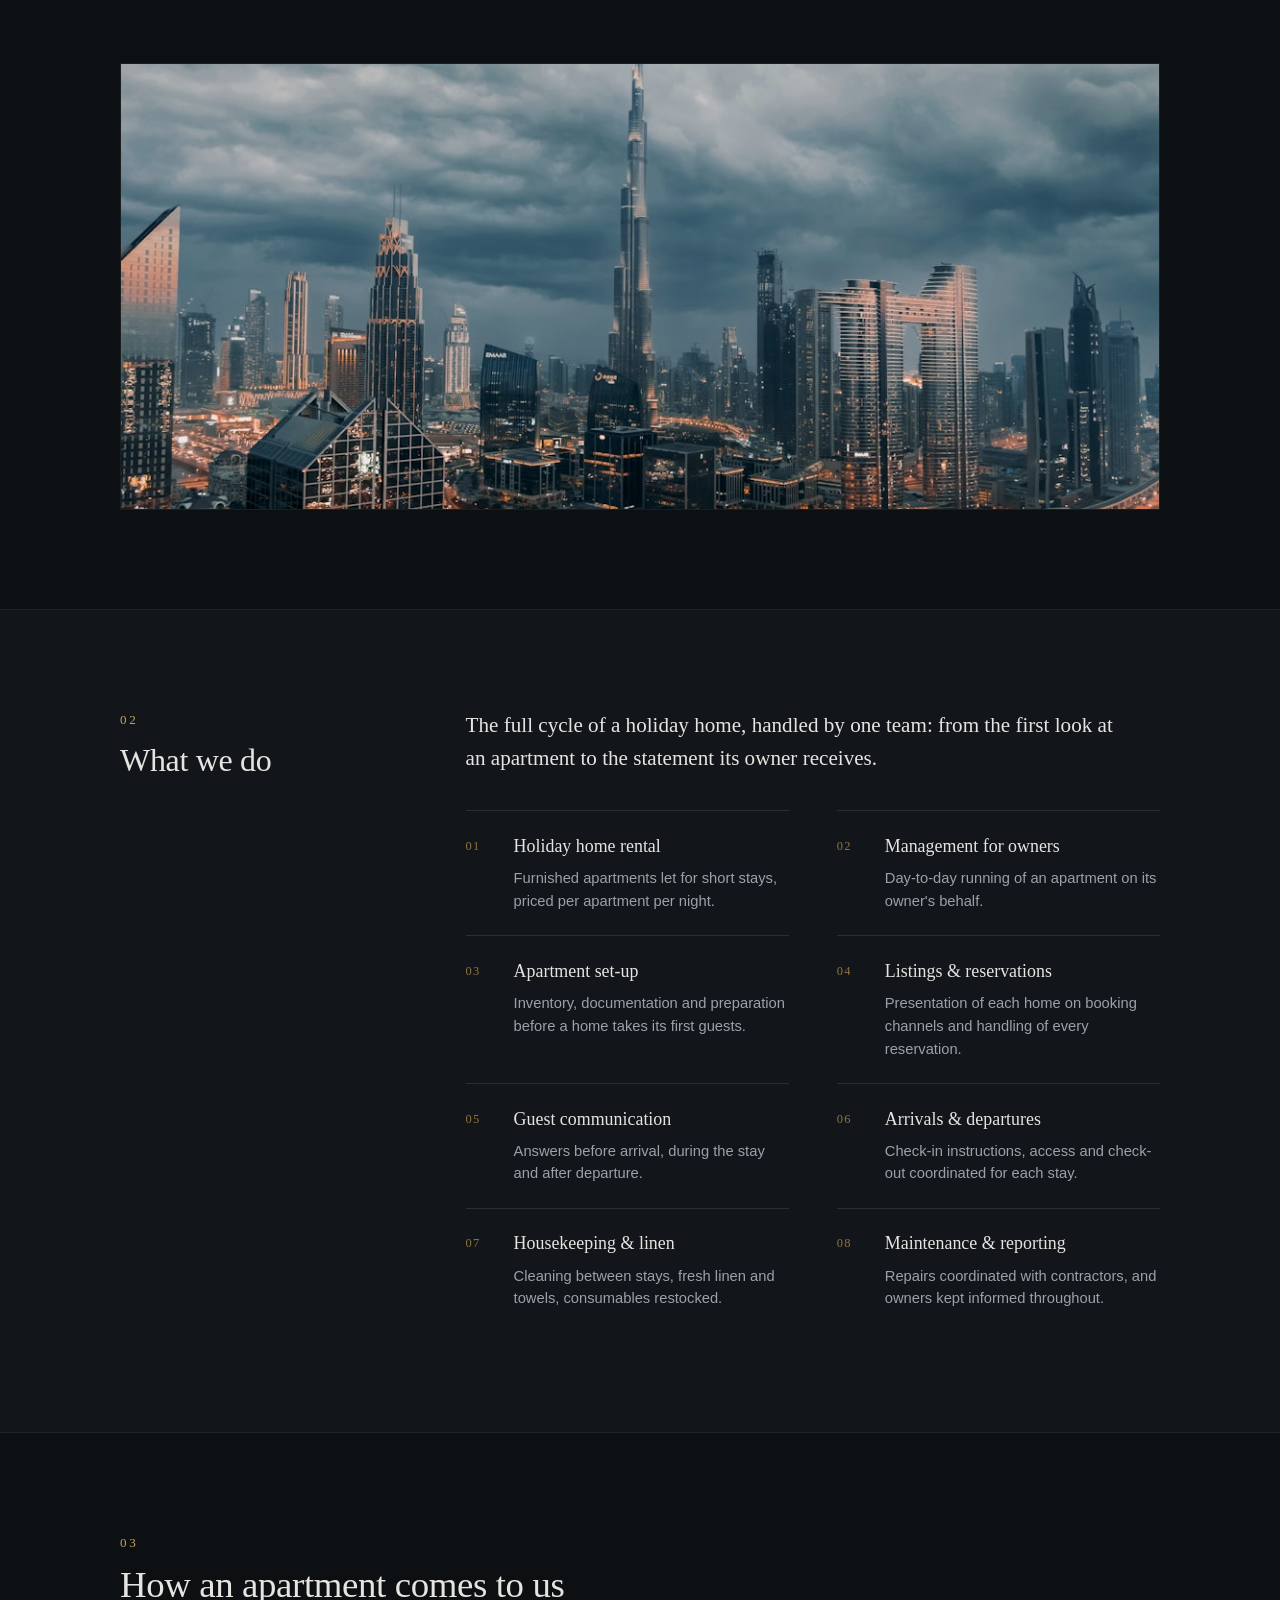
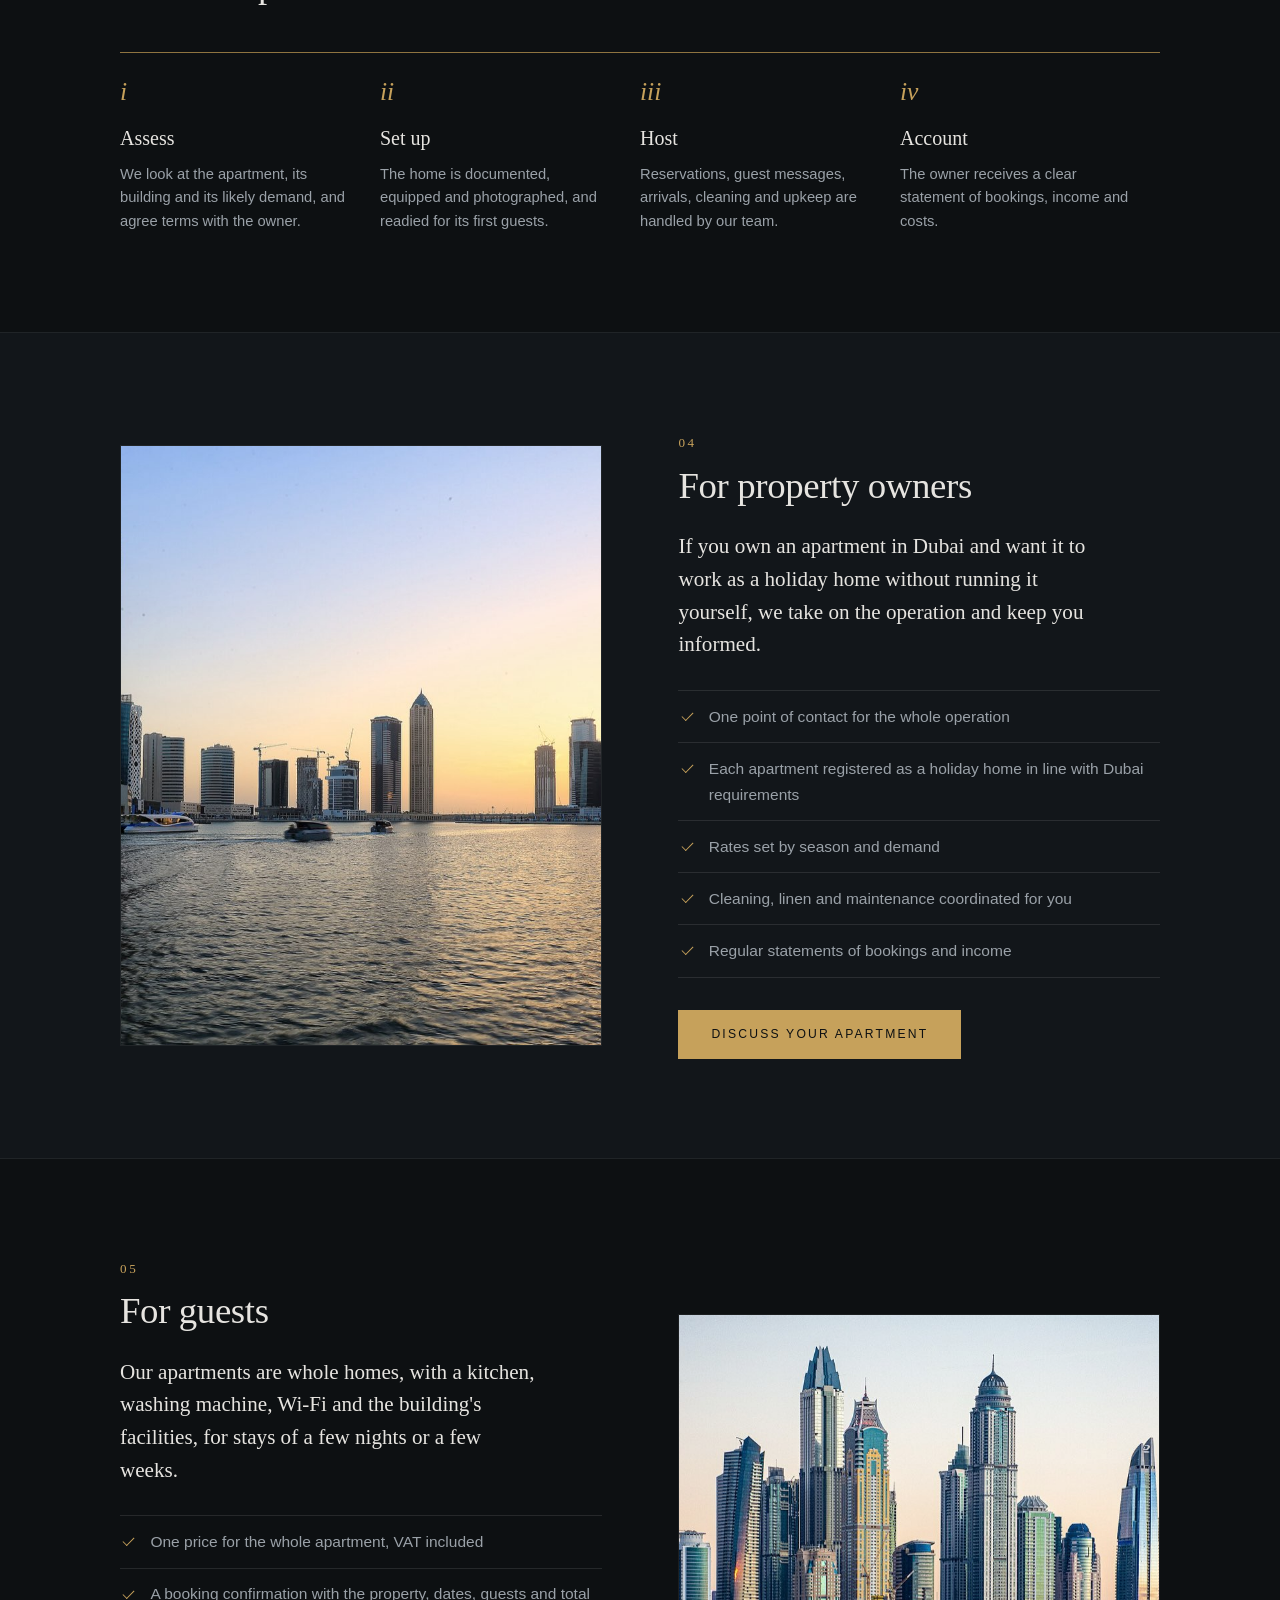
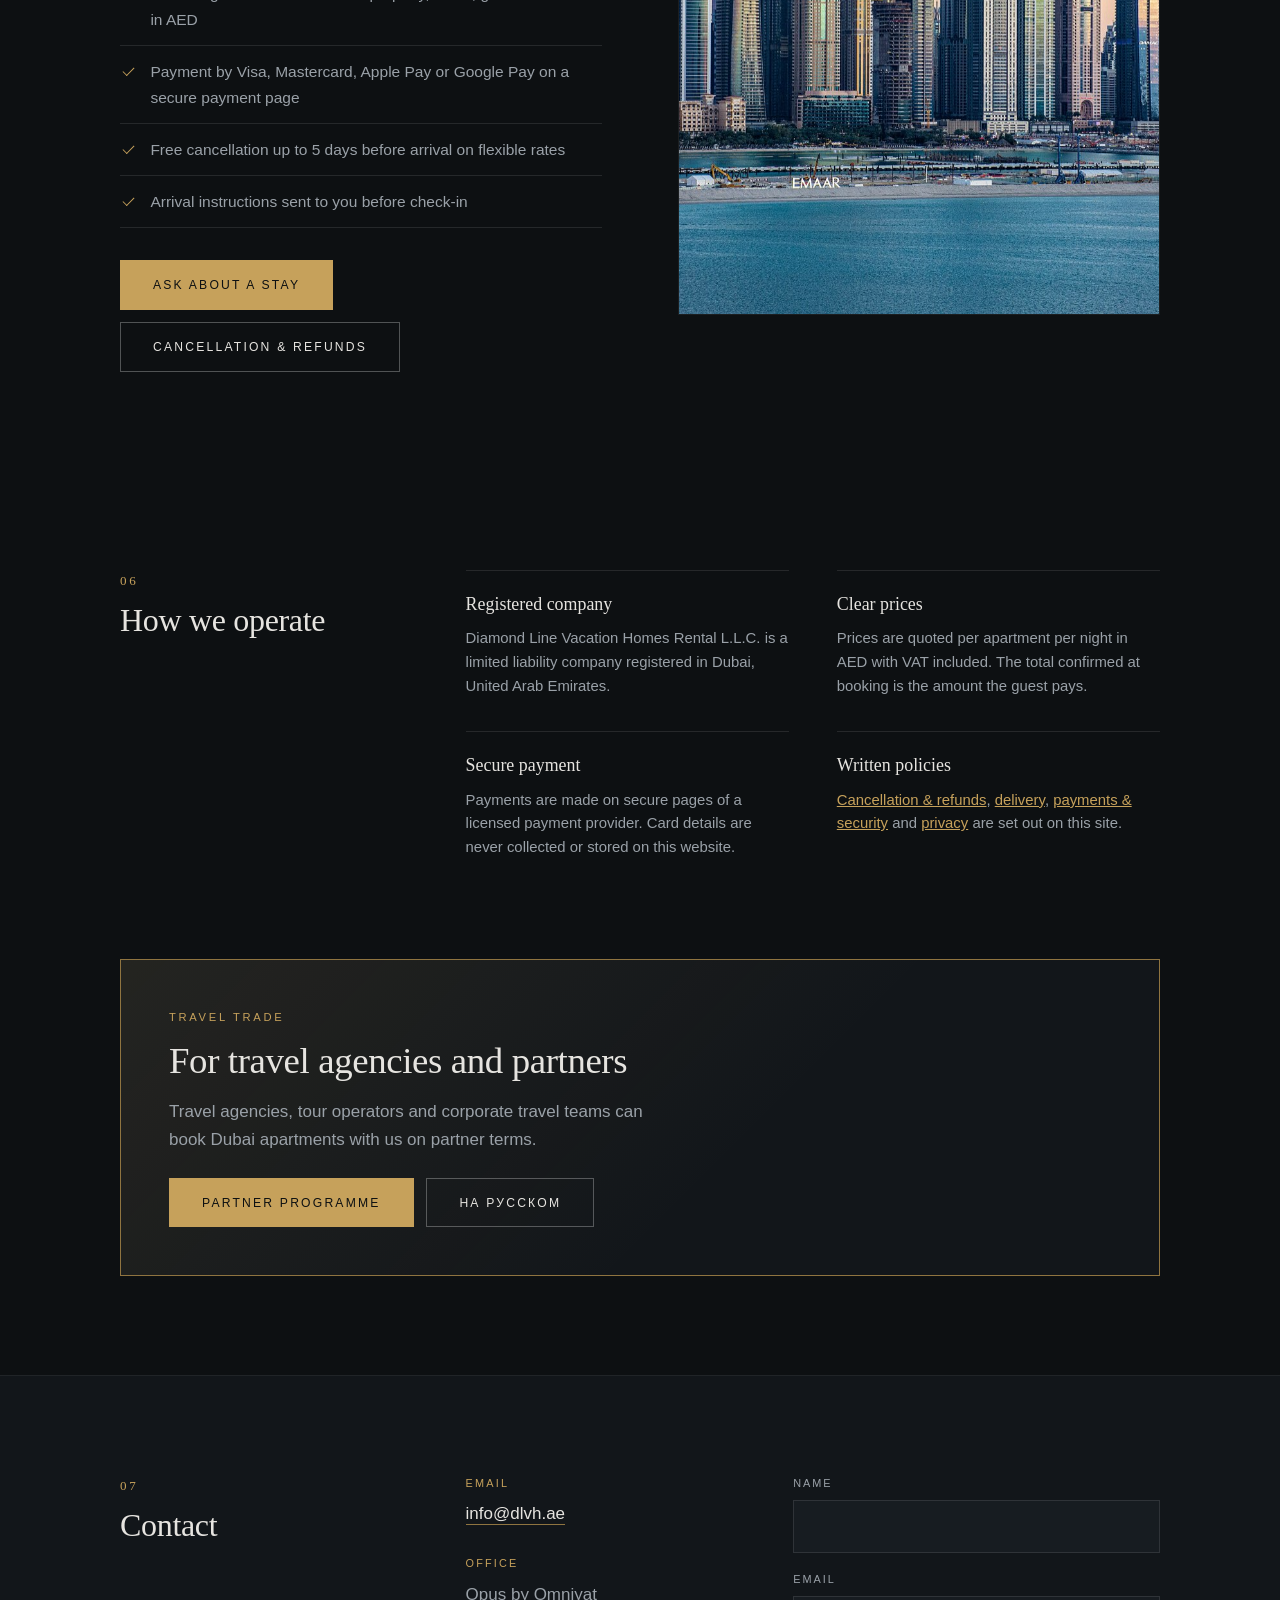
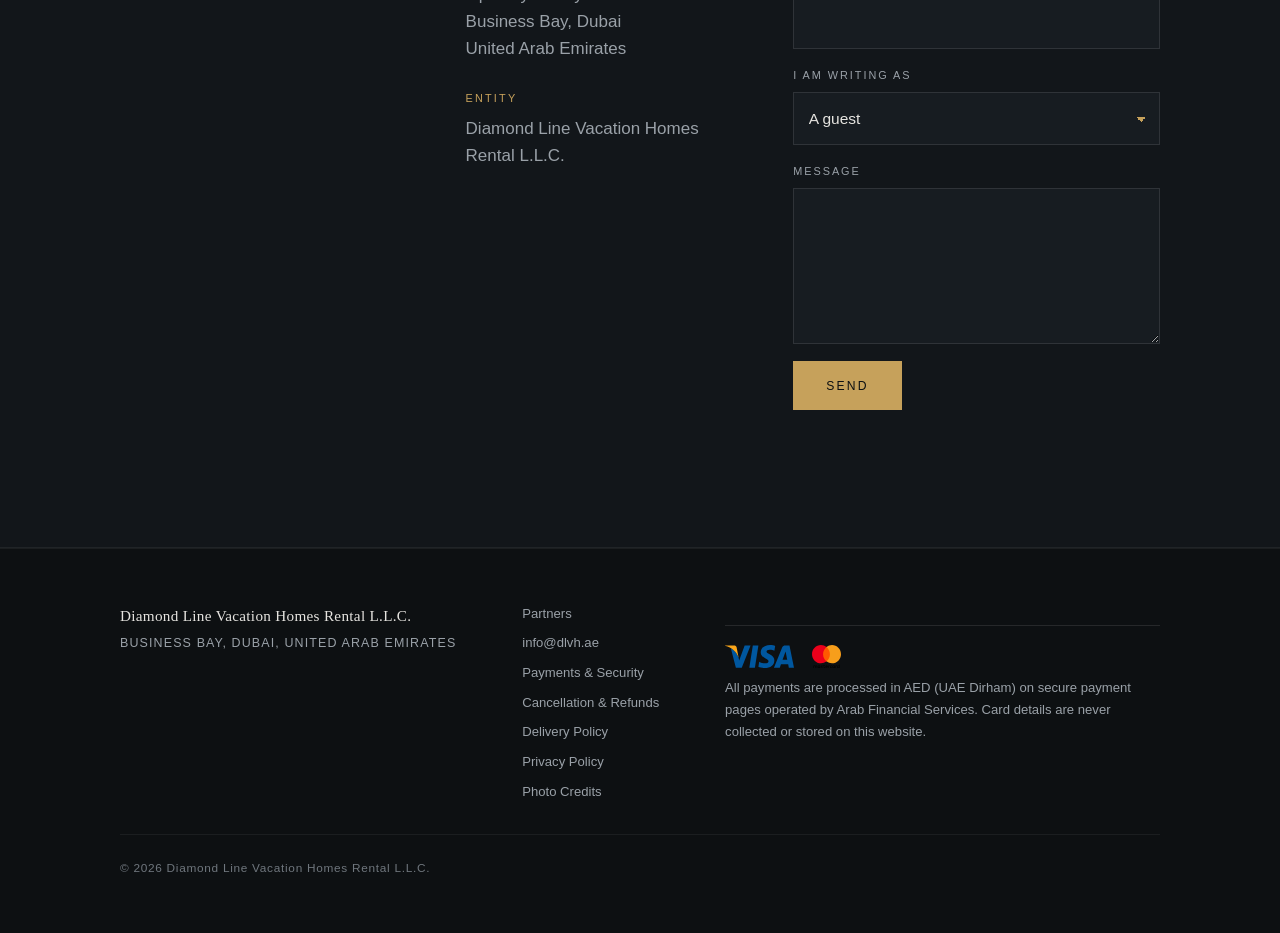
==== commit 9f57a791: "Remove specific apartments from the site By the owner's decision the site must not show which apartm" ====
--- a/index.html
+++ b/index.html
@@ -59,7 +59,6 @@
       <a href="#services">What we do</a>
       <a href="#owners">Owners</a>
       <a href="#guests">Guests</a>
-      <a href="rates.html">Apartments &amp; Rates</a>
       <a href="partners/" class="nav-b2b">Partners</a>
       <a href="#contact">Contact</a>
     </nav>
@@ -82,8 +81,8 @@
         management of residential property for the people who own it.
       </p>
       <div class="btn-row">
-        <a class="btn" href="rates.html">Apartments &amp; rates</a>
-        <a class="btn btn-ghost" href="#owners">For property owners</a>
+        <a class="btn" href="#owners">For property owners</a>
+        <a class="btn btn-ghost" href="#guests">For guests</a>
       </div>
       <p class="hero-meta">
         <span>Opus by Omniyat · Business Bay</span>
@@ -104,7 +103,7 @@
       </div>
       <div class="fact">
         <p class="fact-label">Prices in AED</p>
-        <p class="fact-text">Nightly rates published in UAE dirhams, VAT included</p>
+        <p class="fact-text">Every price quoted in UAE dirhams, VAT included</p>
       </div>
       <div class="fact">
         <p class="fact-label">Owner management</p>
@@ -272,11 +271,10 @@
 
   <section class="section" id="guests">
     <div class="wrap split split-reverse reveal">
-      <figure class="split-media split-media-room">
-        <img src="assets/images/unit-palm-studio-wide.jpg"
-             alt="Studio apartment in The Palm Tower with a view over Palm Jumeirah"
-             width="1300" height="975" loading="lazy" decoding="async">
-        <figcaption>Studio, The Palm Tower — Palm Jumeirah</figcaption>
+      <figure class="split-media">
+        <img src="assets/images/dubai-marina-dusk.jpg"
+             alt="Dubai Marina towers seen from the sea at dusk"
+             width="1400" height="933" loading="lazy" decoding="async">
       </figure>
       <div class="split-body">
         <p class="section-num">05</p>
@@ -293,58 +291,17 @@
           <li>Arrival instructions sent to you before check-in</li>
         </ul>
         <div class="btn-row">
-          <a class="btn" href="rates.html">Apartments &amp; rates</a>
+          <a class="btn" href="#contact" data-topic="guest">Ask about a stay</a>
           <a class="btn btn-ghost" href="refund-policy.html">Cancellation &amp; refunds</a>
         </div>
       </div>
-    </div>
-  </section>
-
-  <section class="section section-alt" id="apartments">
-    <div class="wrap reveal">
-      <div class="block-head">
-        <p class="section-num">06</p>
-        <h2>Where our apartments are</h2>
-      </div>
-      <div class="homes">
-        <a class="home-card" href="rates.html">
-          <div class="home-media">
-            <img src="assets/images/community-palm-jumeirah.jpg"
-                 alt="Palm Jumeirah seen from Dubai Marina"
-                 width="1400" height="758" loading="lazy" decoding="async">
-          </div>
-          <div class="home-body">
-            <p class="home-place">Palm Jumeirah</p>
-            <h3>Studio — The Palm Tower</h3>
-            <p class="home-specs">Up to 4 guests · sea and Palm views · balcony</p>
-            <p class="home-price">From <strong>AED 245</strong> per night</p>
-          </div>
-        </a>
-        <a class="home-card" href="rates.html">
-          <div class="home-media">
-            <img src="assets/images/community-dubai-marina.jpg"
-                 alt="Dubai Marina towers seen from the sea at dusk"
-                 width="1400" height="933" loading="lazy" decoding="async">
-          </div>
-          <div class="home-body">
-            <p class="home-place">Dubai Marina</p>
-            <h3>Apartment — Ocean Heights</h3>
-            <p class="home-specs">1 &amp; 2 bedrooms · up to 8 guests · marina and sea views</p>
-            <p class="home-price">From <strong>AED 300</strong> per night</p>
-          </div>
-        </a>
-      </div>
-      <p class="homes-note">
-        Rates are per apartment per night in AED, VAT included, and vary with the season.
-        <a href="rates.html">Full details and seasonal rates</a>
-      </p>
     </div>
   </section>
 
   <section class="section" id="standards">
     <div class="wrap section-grid reveal">
       <div class="section-head">
-        <p class="section-num">07</p>
+        <p class="section-num">06</p>
         <h2>How we operate</h2>
       </div>
       <div class="section-body">
@@ -355,8 +312,8 @@
                 company registered in Dubai, United Arab Emirates.</dd>
           </div>
           <div>
-            <dt>Published prices</dt>
-            <dd>Rates are published per apartment per night in AED with VAT included.
+            <dt>Clear prices</dt>
+            <dd>Prices are quoted per apartment per night in AED with VAT included.
                 The total confirmed at booking is the amount the guest pays.</dd>
           </div>
           <div>
@@ -398,7 +355,7 @@
   <section class="section section-alt" id="contact">
     <div class="wrap section-grid reveal">
       <div class="section-head">
-        <p class="section-num">08</p>
+        <p class="section-num">07</p>
         <h2>Contact</h2>
       </div>
       <div class="section-body contact-body">
@@ -469,7 +426,6 @@
     <nav class="footer-nav" aria-label="Footer">
       <a href="partners/">Partners</a>
       <a href="mailto:info@dlvh.ae">info@dlvh.ae</a>
-      <a href="rates.html">Apartments &amp; Rates</a>
       <a href="payments.html">Payments &amp; Security</a>
       <a href="refund-policy.html">Cancellation &amp; Refunds</a>
       <a href="delivery-policy.html">Delivery Policy</a>
--- a/assets/styles.css
+++ b/assets/styles.css
@@ -878,68 +878,6 @@
   transform: rotate(-45deg);
 }
 
-/* Apartments */
-
-.homes {
-  display: grid;
-  grid-template-columns: repeat(2, minmax(0, 1fr));
-  gap: clamp(1rem, 3vw, 2rem);
-}
-
-.home-card {
-  display: flex;
-  flex-direction: column;
-  text-decoration: none;
-  background: var(--surface);
-  border: 1px solid var(--line-soft);
-  transition: border-color 0.25s ease, transform 0.25s ease;
-}
-.home-card:hover { border-color: var(--brass-dim); transform: translateY(-3px); }
-
-.home-media { overflow: hidden; }
-.home-media img {
-  width: 100%;
-  aspect-ratio: 16 / 10;
-  object-fit: cover;
-  filter: saturate(0.92);
-  transition: transform 0.6s ease;
-}
-.home-card:hover .home-media img { transform: scale(1.03); }
-
-.home-body { padding: 1.4rem 1.5rem 1.6rem; }
-
-.home-place {
-  margin: 0 0 0.4rem;
-  font-size: 0.7rem;
-  letter-spacing: 0.2em;
-  text-transform: uppercase;
-  color: var(--brass);
-}
-
-.home-body h3 {
-  margin: 0 0 0.5rem;
-  font-family: var(--serif);
-  font-size: 1.35rem;
-}
-
-.home-specs { margin: 0 0 1.1rem; font-size: 0.9rem; color: var(--text-dim); }
-
-.home-price {
-  margin: 0;
-  padding-top: 1rem;
-  border-top: 1px solid var(--line);
-  font-size: 0.85rem;
-  color: var(--text-dim);
-}
-.home-price strong { font-family: var(--serif); font-weight: 500; font-size: 1.2rem; color: var(--text); }
-
-.homes-note { margin: 1.6rem 0 0; font-size: 0.88rem; color: var(--text-dim); }
-.homes-note a { color: var(--brass); margin-left: 0.4rem; }
-
-@media (max-width: 760px) {
-  .homes { grid-template-columns: 1fr; }
-}
-
 /* Standards */
 
 .standards {
@@ -1006,6 +944,3 @@
   background-repeat: no-repeat;
 }
 .field select:focus { outline: none; border-color: var(--brass); }
-
-/* Keep the bedroom and the window in frame when the photo is cropped */
-.split-media-room img { object-position: 74% 50%; }
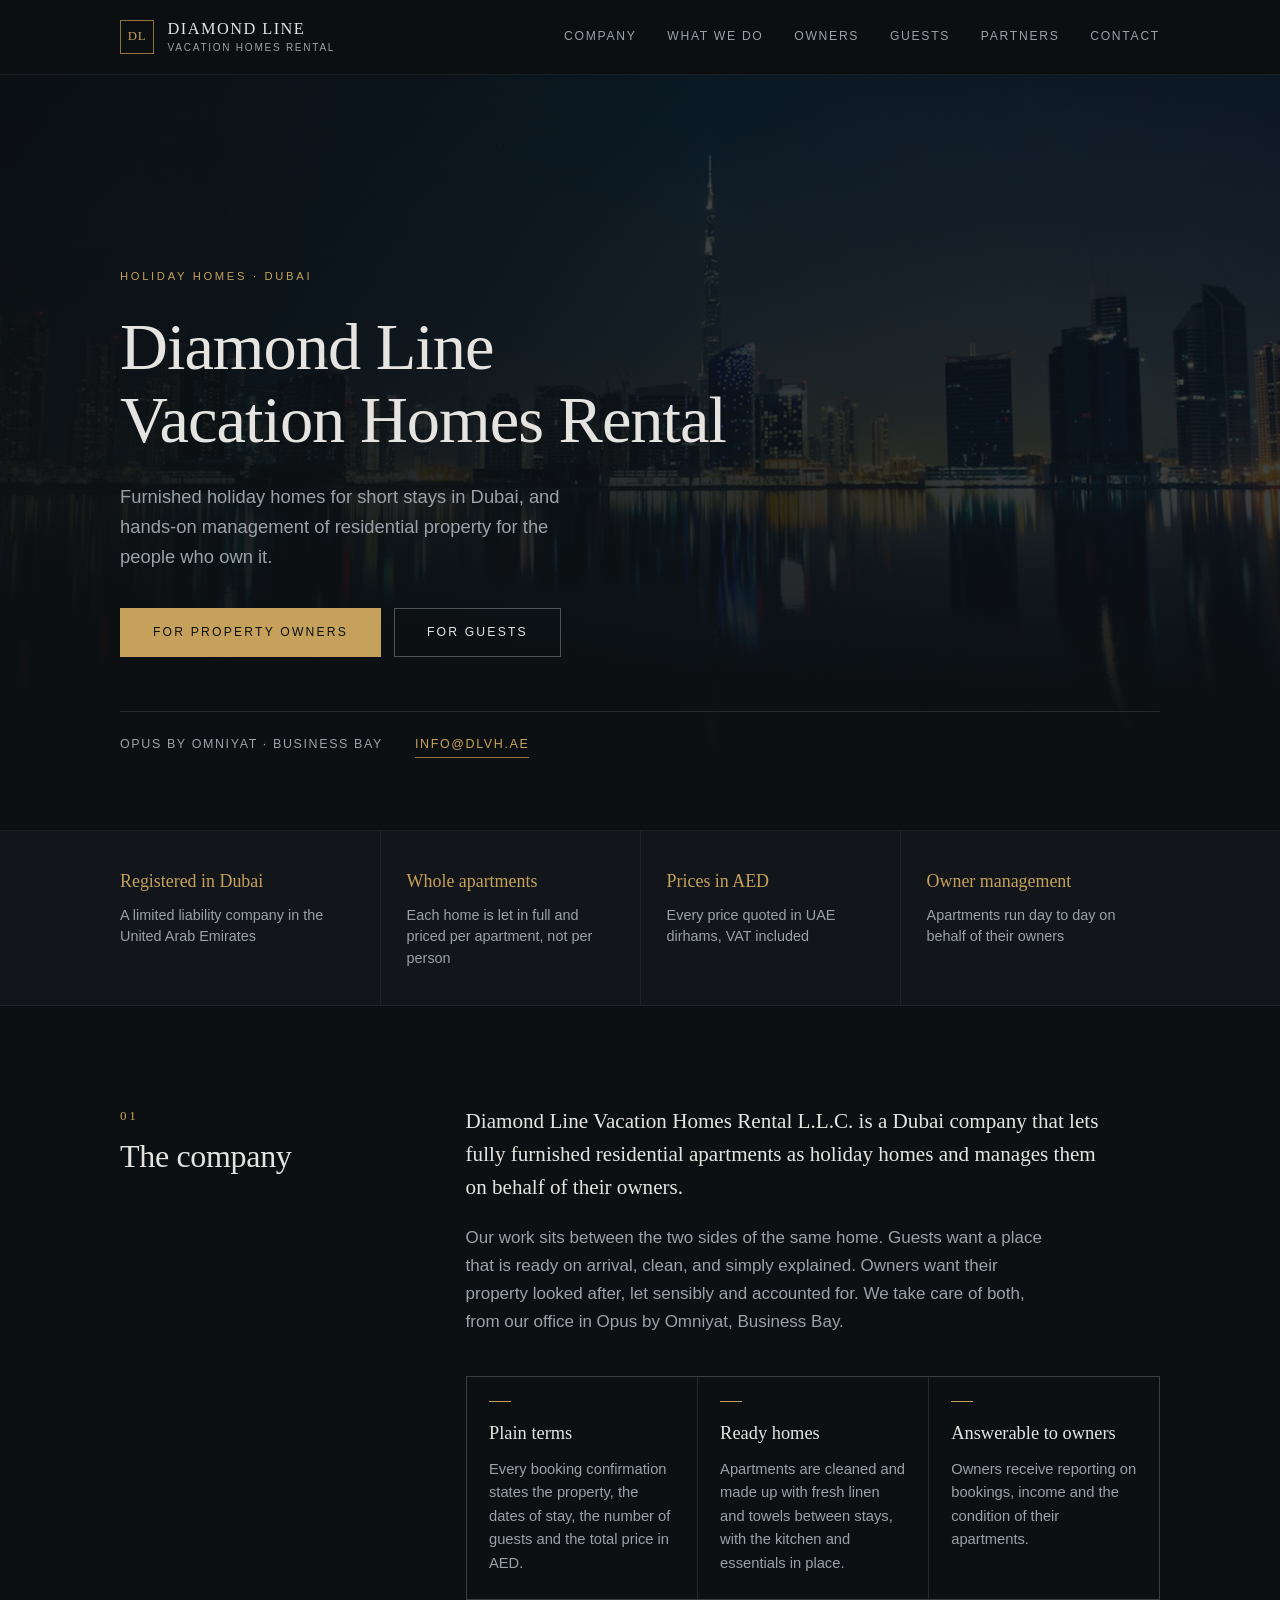
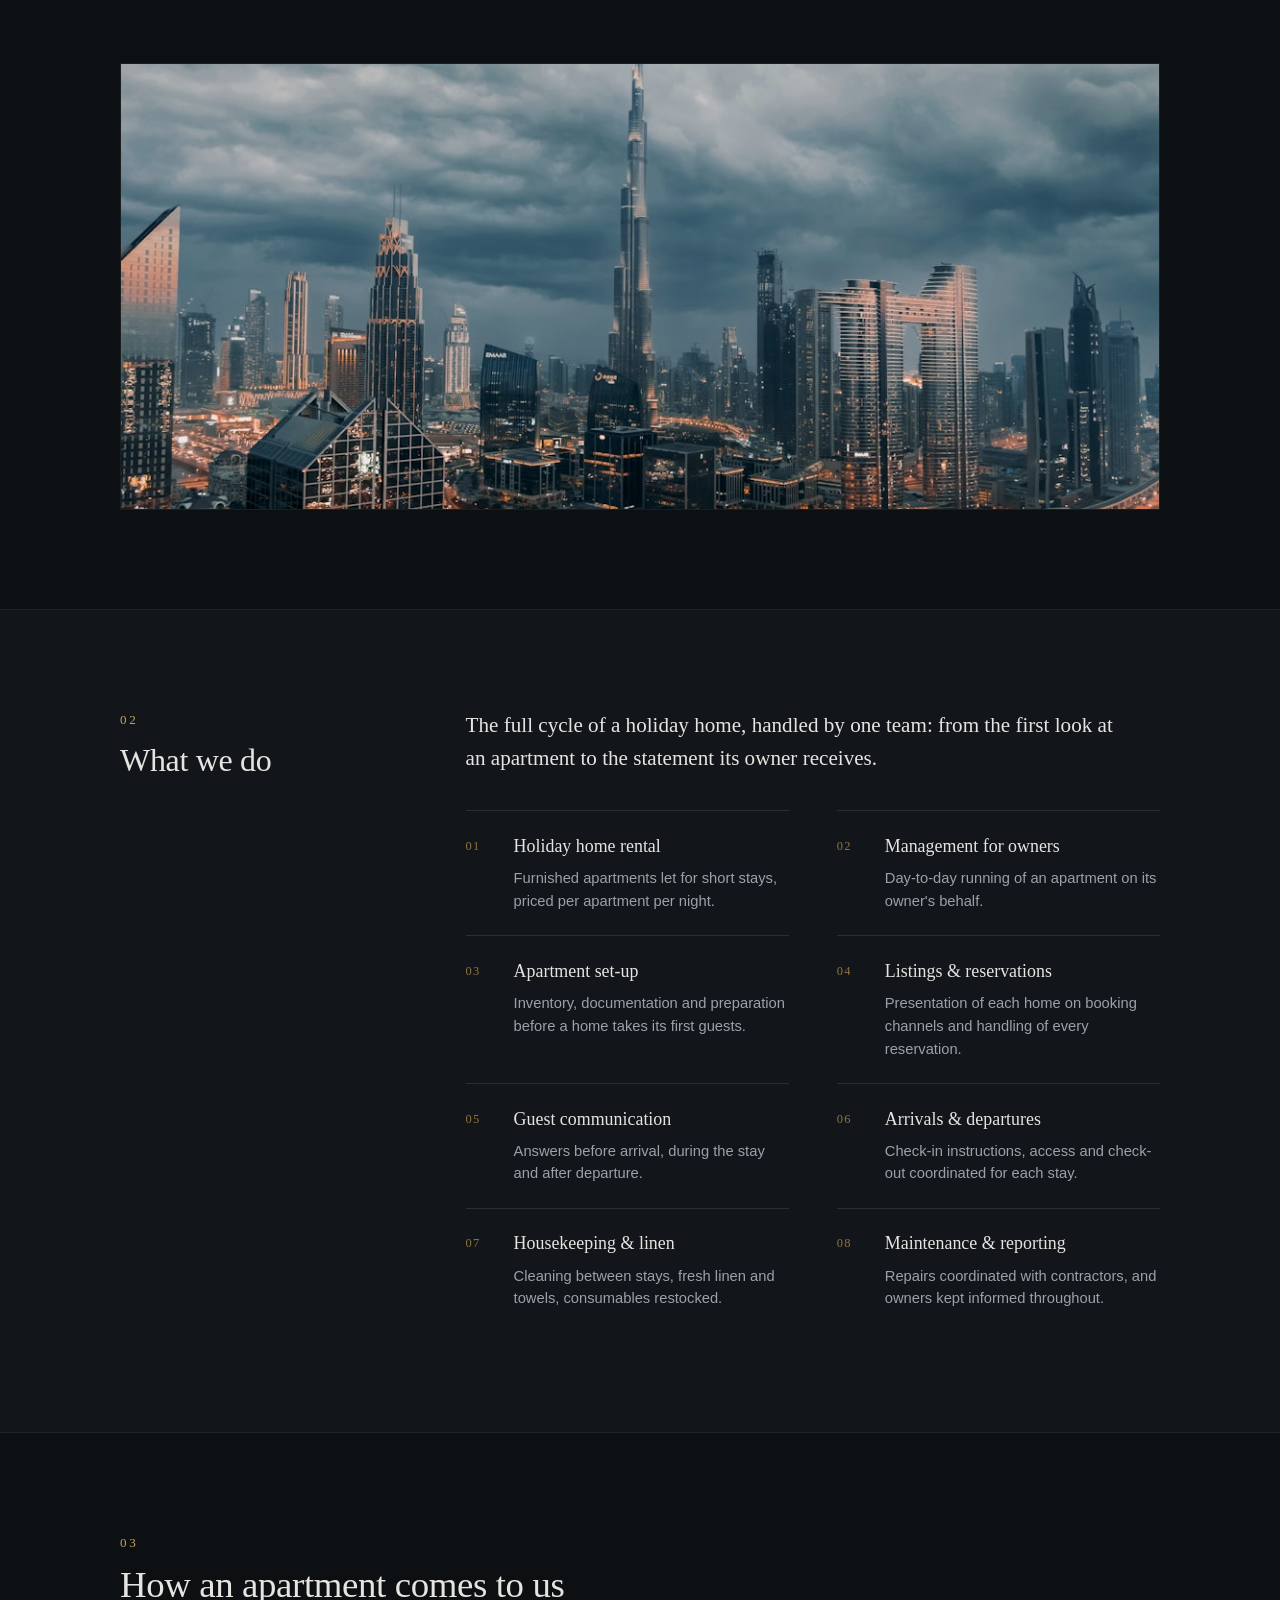
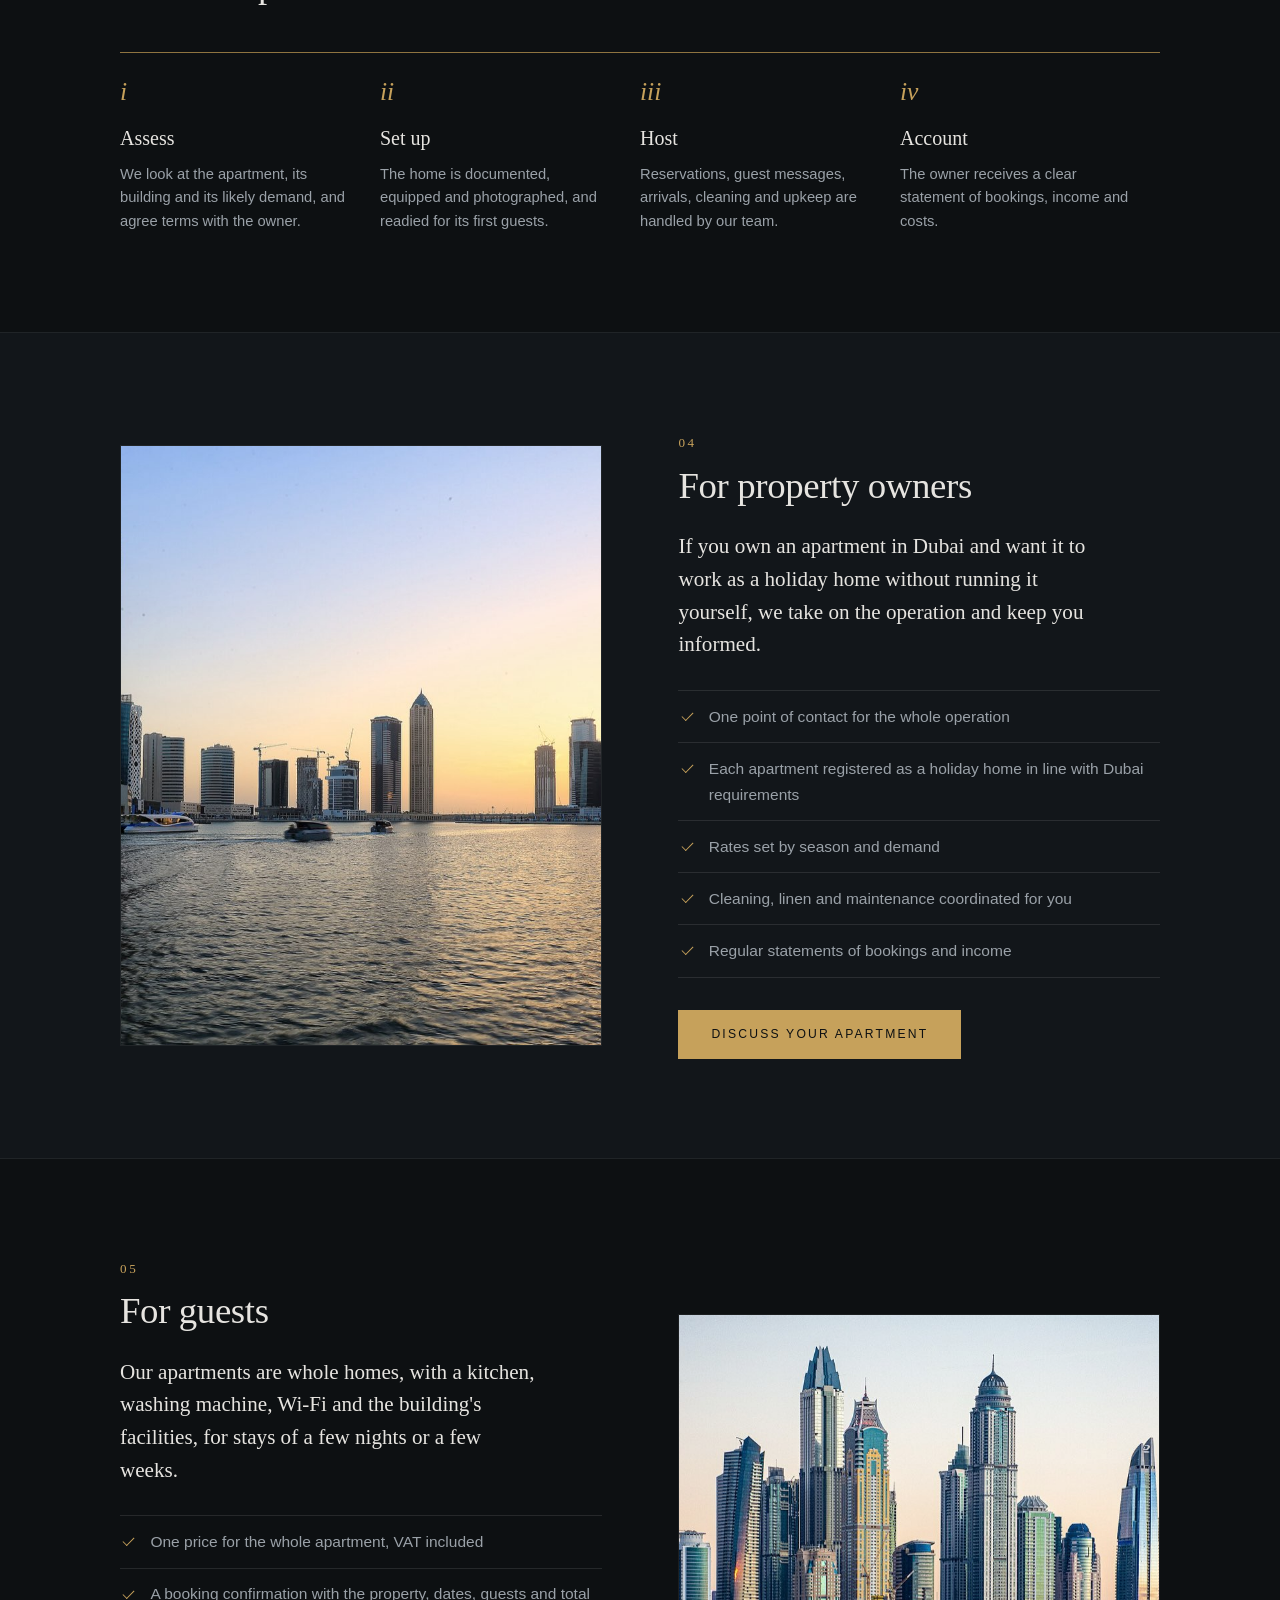
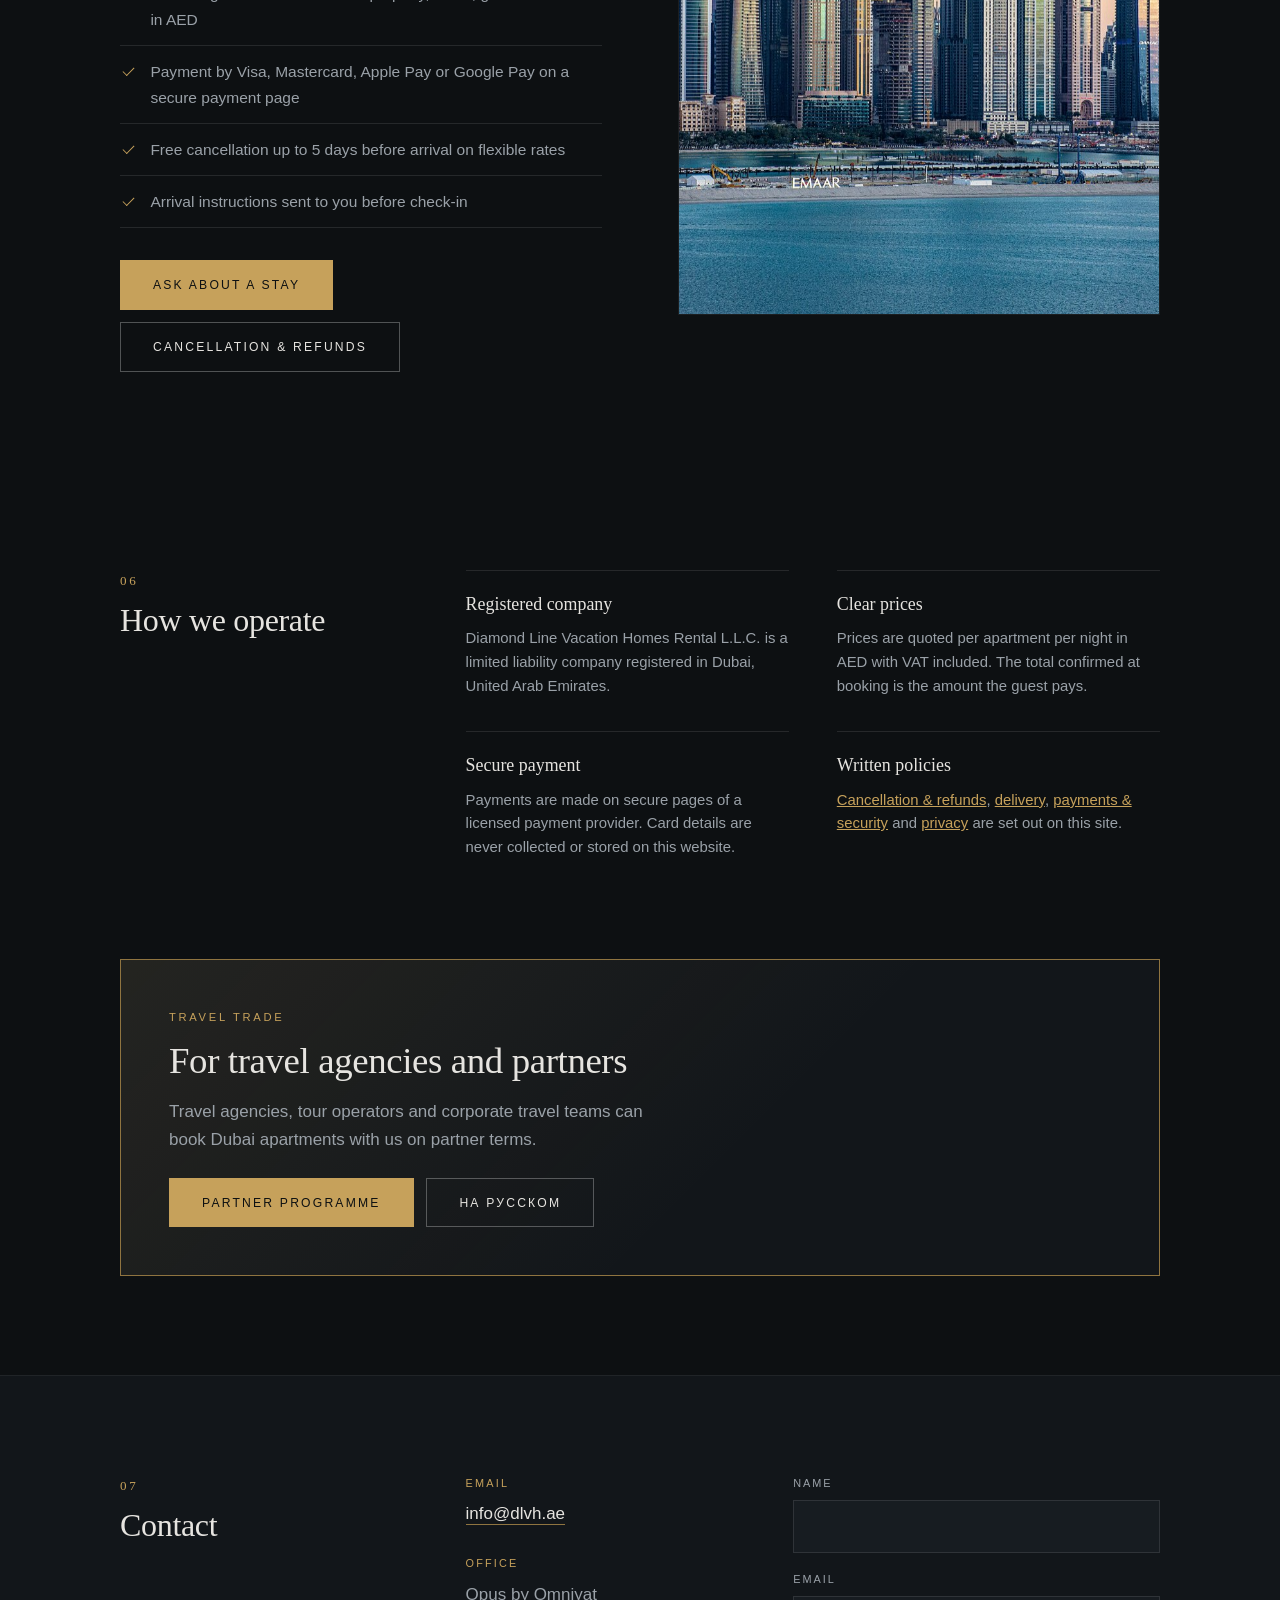
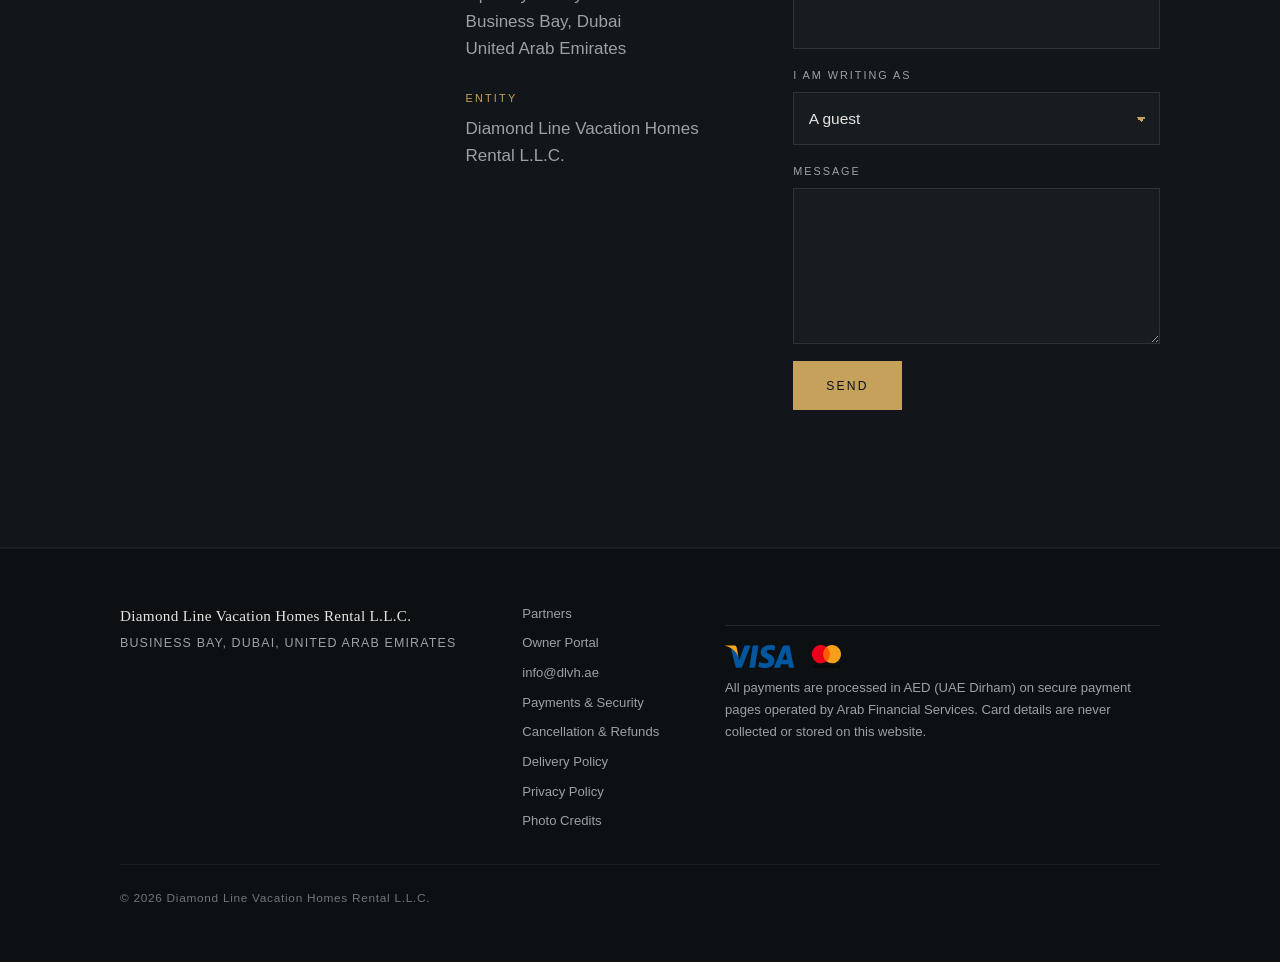
==== commit bf7447a5: "Owner Portal at /owners: statements, payouts, documents and e-signature Single-page portal on Supaba" ====
--- a/index.html
+++ b/index.html
@@ -425,6 +425,7 @@
     </p>
     <nav class="footer-nav" aria-label="Footer">
       <a href="partners/">Partners</a>
+      <a href="owners/">Owner Portal</a>
       <a href="mailto:info@dlvh.ae">info@dlvh.ae</a>
       <a href="payments.html">Payments &amp; Security</a>
       <a href="refund-policy.html">Cancellation &amp; Refunds</a>
